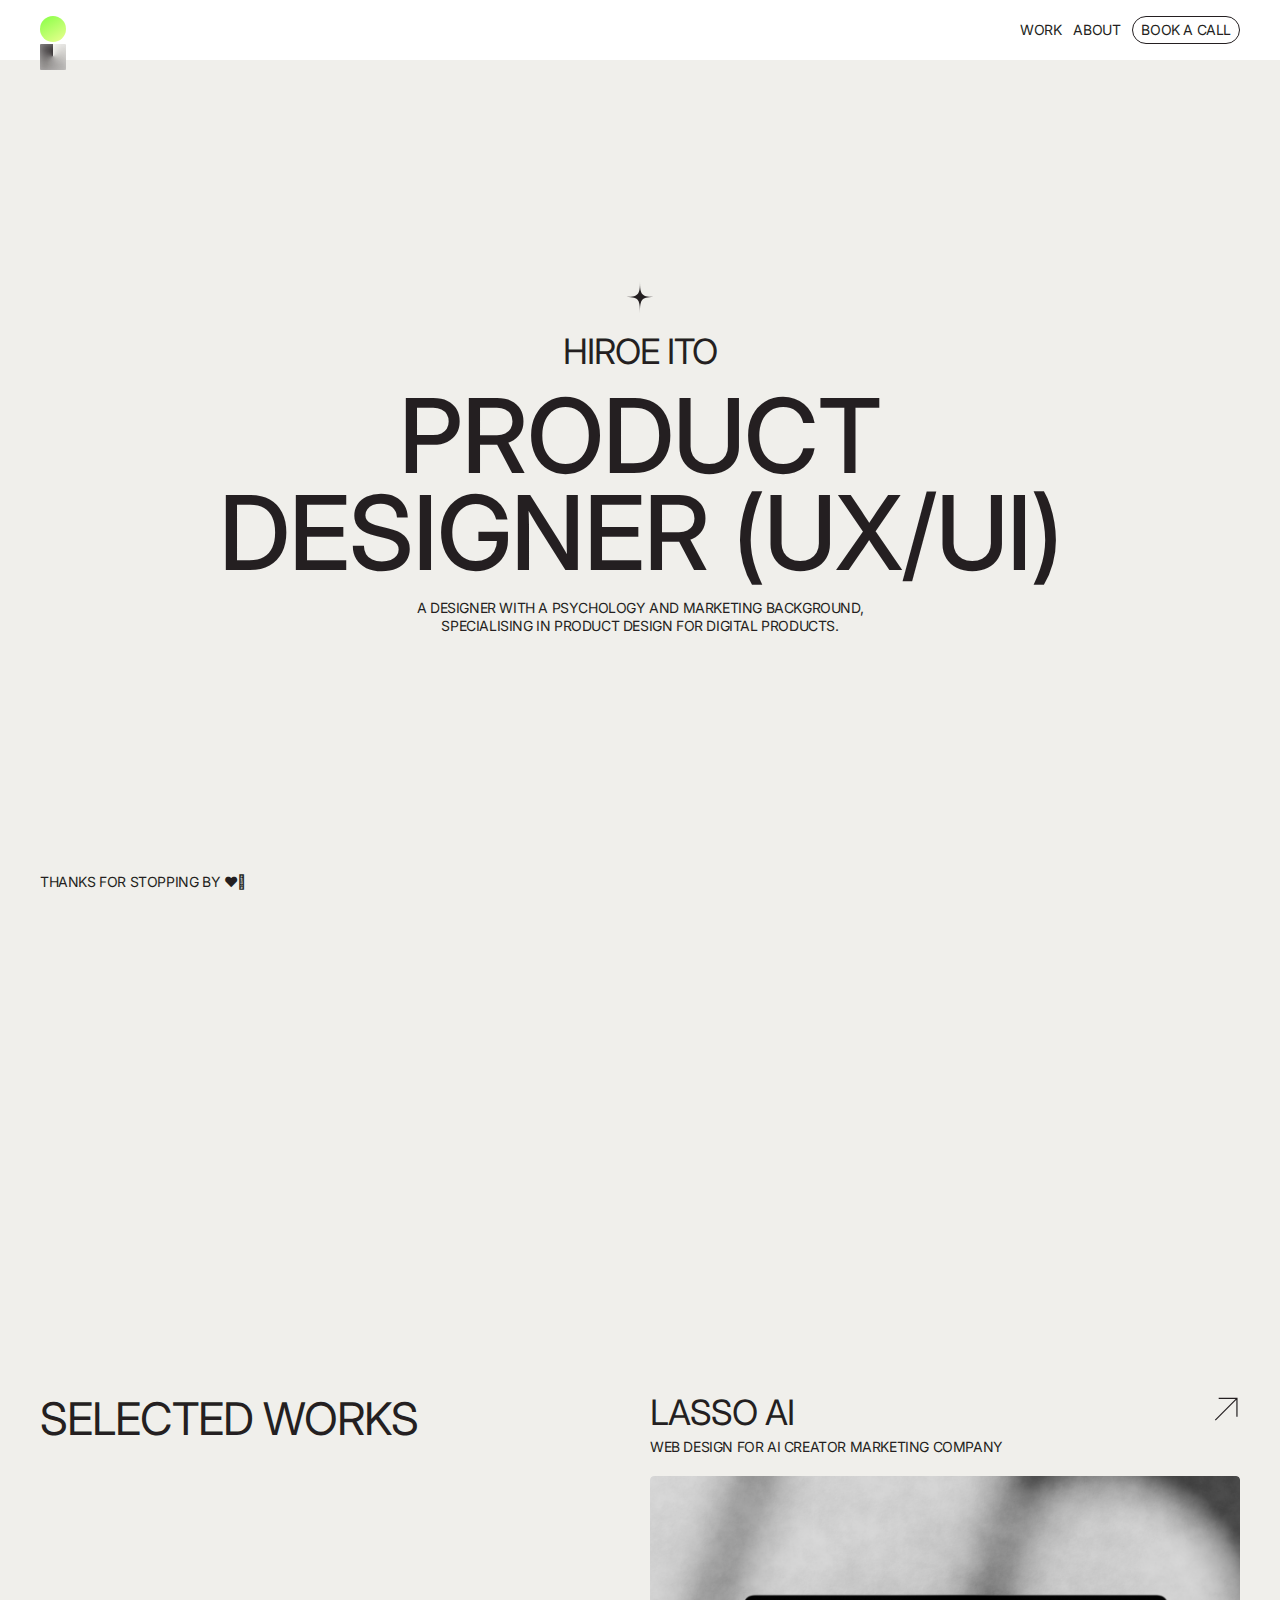
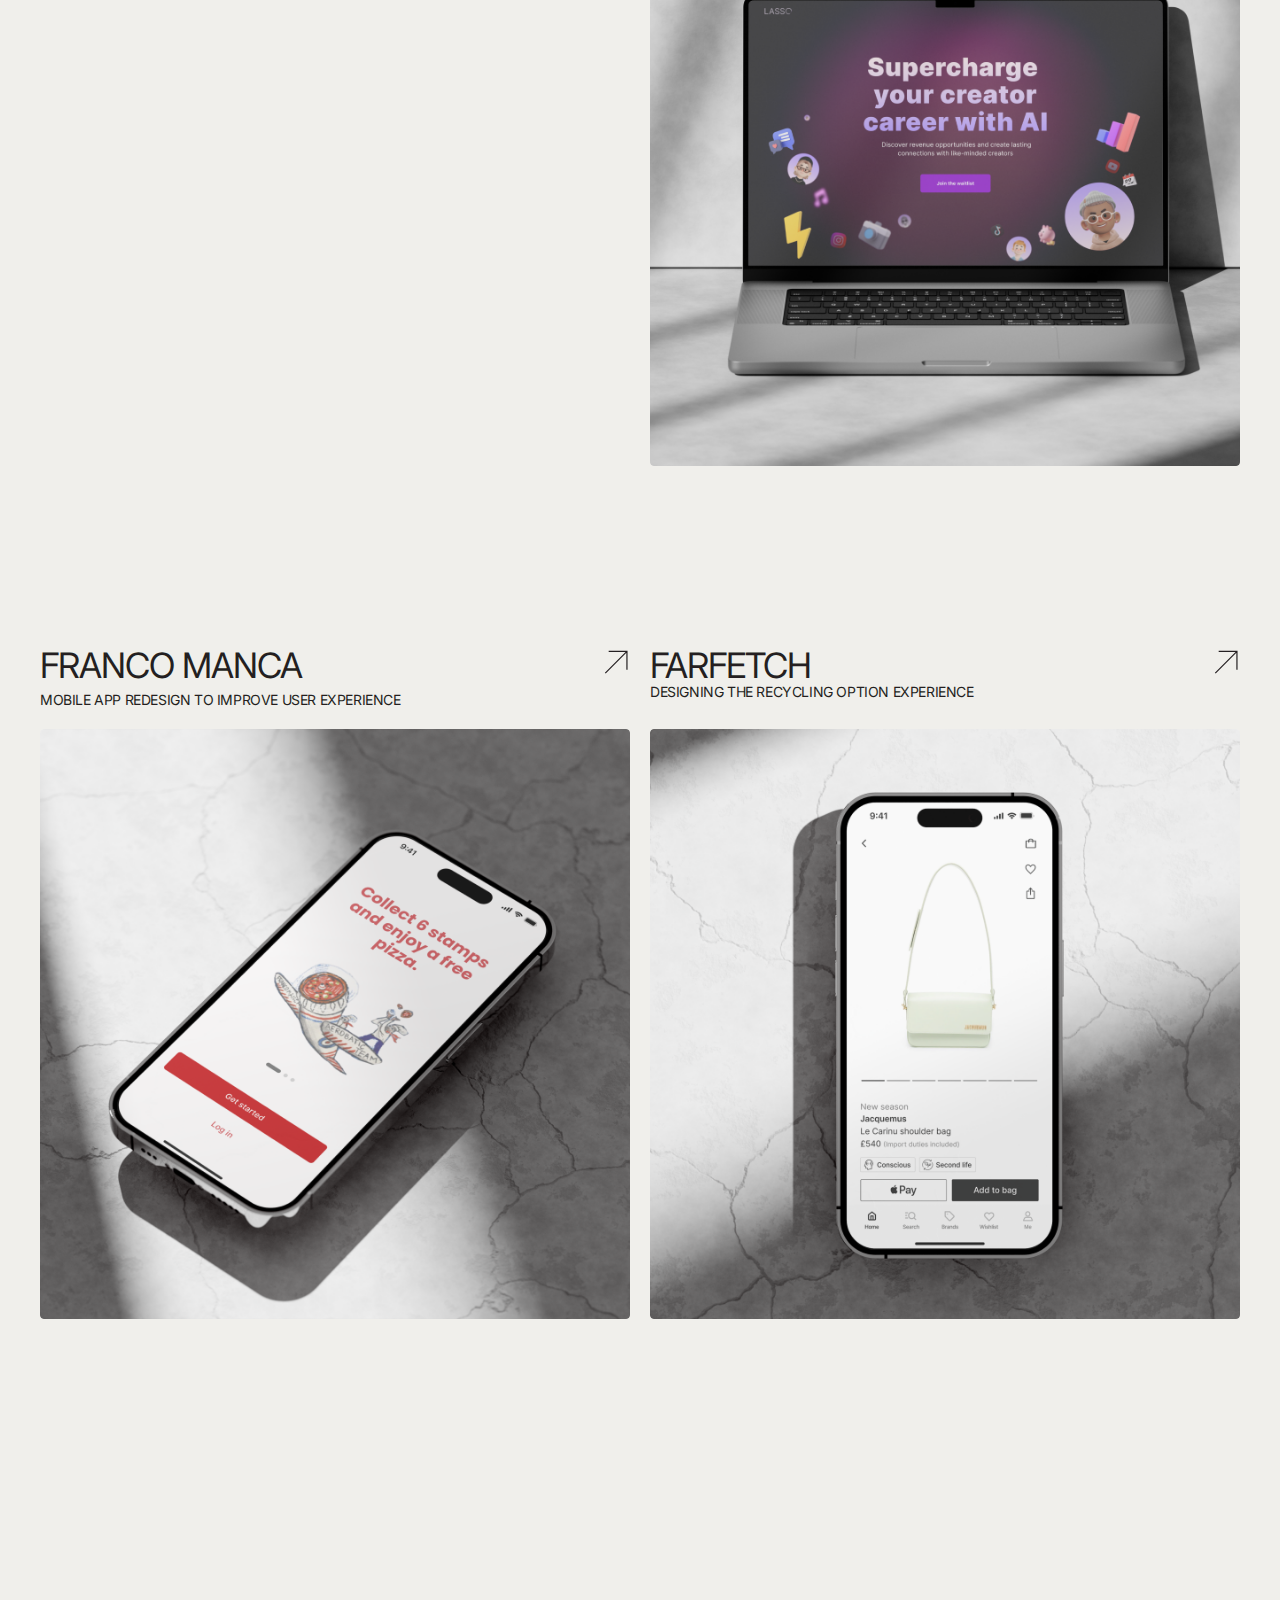
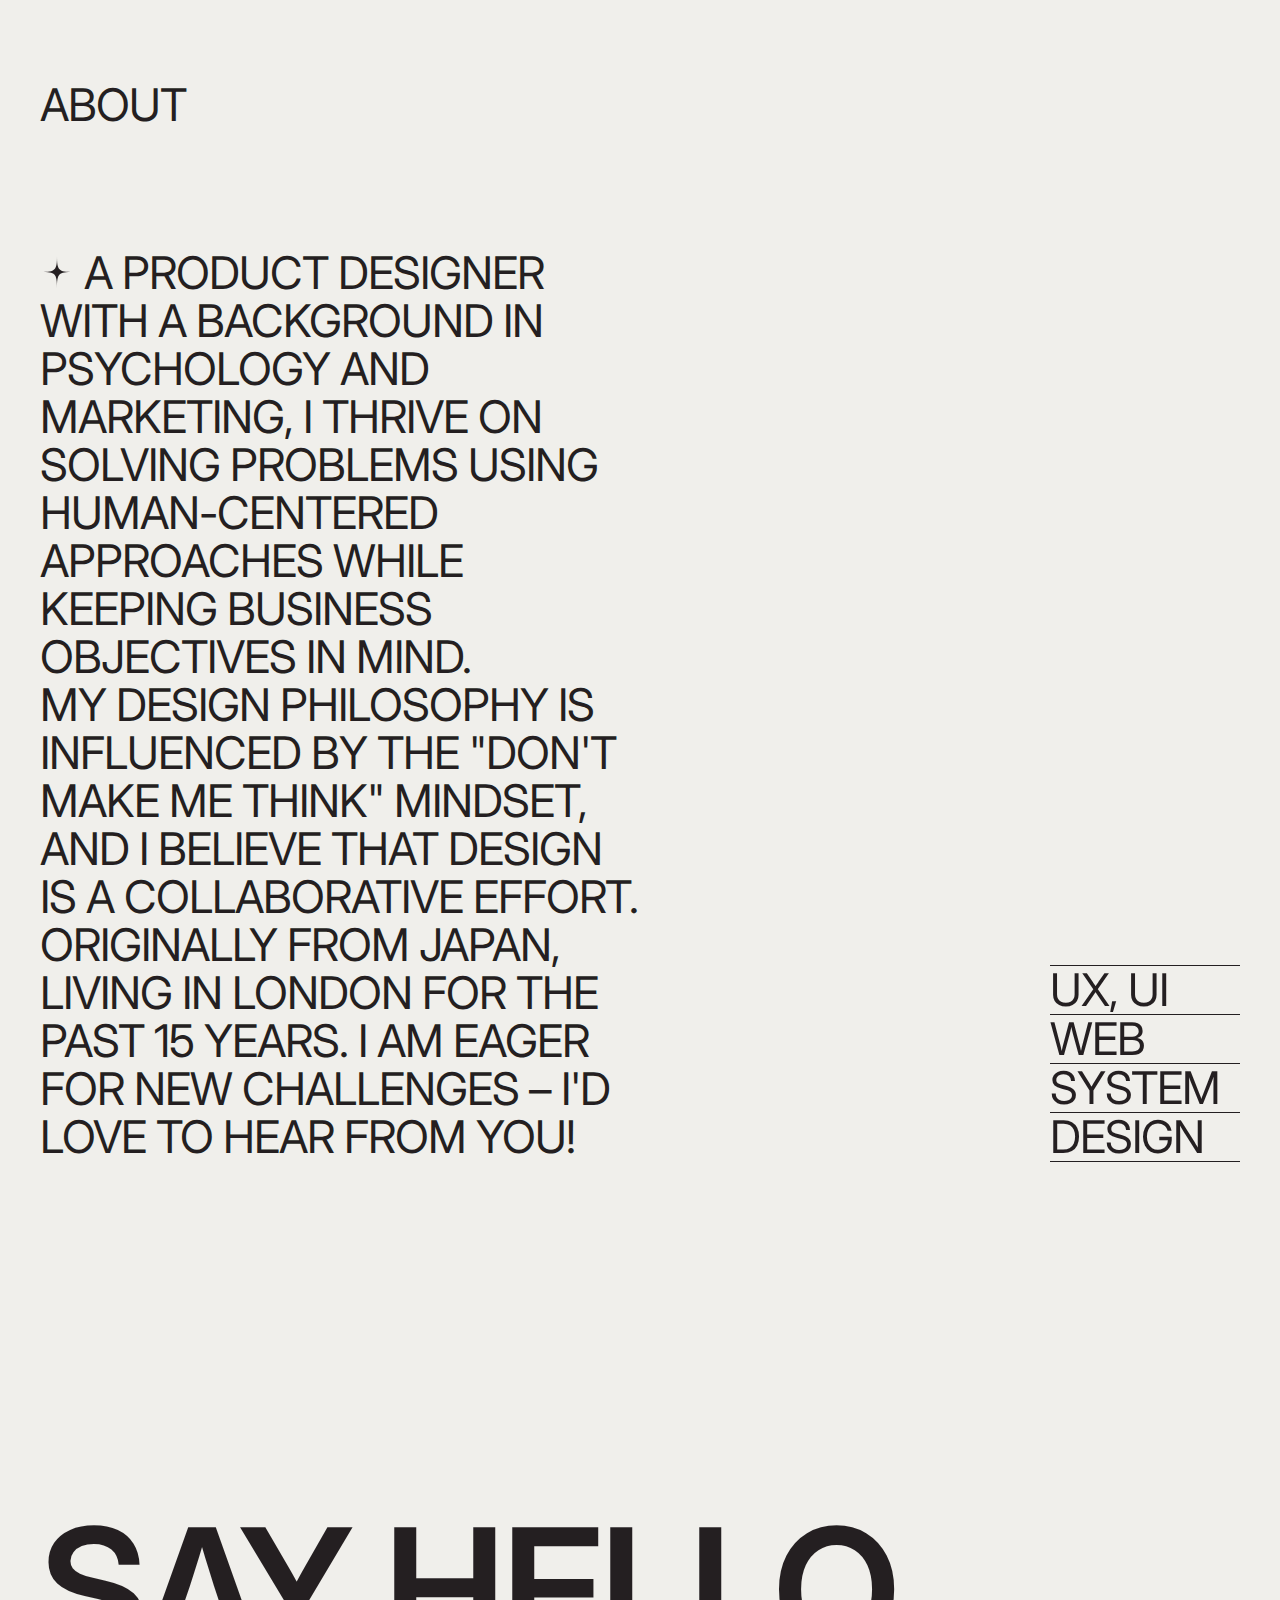
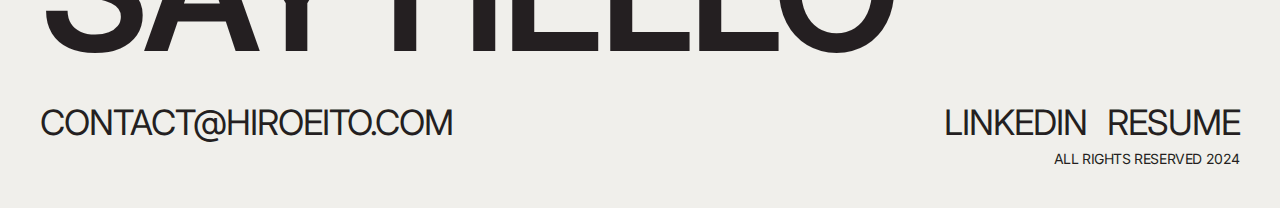
==== index.html @ 66df9304 "nav logo experiment" ====
<!DOCTYPE html>
<html lang="en">
<head>
    <meta charset="UTF-8">
    <meta name="viewport" content="width=device-width, initial-scale=1.0">
    <title>Hiroe Ito</title>
    <link rel="preconnect" href="https://fonts.googleapis.com">
    <link rel="preconnect" href="https://fonts.gstatic.com" crossorigin>
    <link href="https://fonts.googleapis.com/css2?family=Inter:ital,opsz,wght@0,14..32,100..900;1,14..32,100..900&display=swap" rel="stylesheet">
    <link rel="stylesheet" href="css/reset.css">
    <link rel="stylesheet" href="css/main.css">
</head>
<body>
    <div class="navbar">
        <div class="logo-container">
            <a href="index.html">
                <span class="circle-logo"></span>
                <img src="hero/logo.png" alt="logo">
            </a>
        </div>
        <ul>
            <li class="text-s"><a href="#work">Work</a></li>
            <li class="text-s"><a href="#about">About</a></li>
            <li><a id="button" href="" target="_blank">Book a call</a></li>
        </ul>
    </div>
    <div class="hero">
        <div class="text-box">
            <span>
                <svg xmlns="http://www.w3.org/2000/svg" width="34" height="34" viewBox="0 0 34 34" fill="none">
                    <path d="M17 1.0625C17 15.4062 15.4062 17 1.0625 17C15.4062 17 17 18.5937 17 32.9375C17 18.5937 18.5937 17 32.9375 17C18.5938 17 17 15.4063 17 1.0625Z" fill="#241F21"/>
                </svg>
            </span>
            <div class="text-m">Hiroe Ito</div>
            <div class="text-xl">PRODUCT DESIGNER (UX/UI)</div>
            <div class="text-s w-s">A designer with a psychology and marketing background, specialising in product design for digital products. </div>
        </div>
    </div>
    <div class="comment">
        <p class="pad-m text-s">THANKS FOR STOPPING BY <span>♥𓅯</span></p>
    </div>
    <div class="hero-video">
        <video width="100%" autoplay muted loop>
            <source src="hero/hero-w.mp4" type="video/mp4">
        </video>
    </div>
    <div class="hero-video">
        <video width="100%" autoplay muted loop>
            <source src="hero/hero-blk.mp4" type="video/mp4">
        </video>
    </div>
    <div class="work-container" id="work">
        <div class="case-box">
            <div class="col">
                <h2 class="text-l pad-l-v">Selected works</h2>
            </div>
            <div class="col">
                <div class="card">
                    <a href="lasso.html">
                        <div class="top-for-text">
                            <p class="text-m pad-xs-v">LASSO AI
                                <span style="float: right;">
                                    <svg xmlns="http://www.w3.org/2000/svg" width="28" height="29" viewBox="0 0 28 29" fill="none" style="float: right;">
                                        <path d="M24.9492 3.43164L3.29297 25.0879M6.68359 3.43164H24.9492V21.6973" stroke="#241F21" stroke-width="1.2"/>
                                    </svg>
                                </span>
                            </p>
                            <p class="text-s pad-s-v">Web design for AI creator marketing company</p>
                        </div>
                        <div class="bottom-for-img">
                            <img src="hero/lasso hero.png" alt="Lasso case study image">
                        </div>
                    </a>
                </div>
            </div>
            <div class="col">
                <div class="card">
                    <a href="franco-m.html">
                        <div class="top-for-text">
                            <p class="text-m pad-xs-v">Franco Manca
                                <span style="float: right;">
                                    <svg xmlns="http://www.w3.org/2000/svg" width="28" height="29" viewBox="0 0 28 29" fill="none" style="float: right;">
                                        <path d="M24.9492 3.43164L3.29297 25.0879M6.68359 3.43164H24.9492V21.6973" stroke="#241F21" stroke-width="1.2"/>
                                    </svg>
                                </span>
                            </p>
                            <p class="text-s pad-s-v">Mobile app redesign to improve user experience</p>
                        </div>
                        <div class="bottom-for-img">
                            <img src="hero/fm hero.png" alt="Franco Manca case study image">
                        </div>
                    </a>
                </div>
            </div>
            <div class="col">
                <div class="card">
                    <a href="farfetch.html">
                        <div class="top-for-text">
                            <h3 class="text-m pad-xs-v">FARFETCH
                                <span style="float: right;">
                                    <svg xmlns="http://www.w3.org/2000/svg" width="28" height="29" viewBox="0 0 28 29" fill="none" style="float: right;">
                                        <path d="M24.9492 3.43164L3.29297 25.0879M6.68359 3.43164H24.9492V21.6973" stroke="#241F21" stroke-width="1.2"/>
                                    </svg>
                                </span>
                            </p>
                            <p class="text-s pad-s-v">Designing the recycling option experience</p>
                        </div>
                        <div class="bottom-for-img">
                            <img src="hero/ff hero.png" alt="Farfetch case study image">
                        </div>
                    </a>
                </div>
            </div>
        </div>
    </div>
    <div class="about-container" id="about">
        <div class="col">
            <div class="text-wrap">
                <p class="text-l pad-l-v">ABOUT</h2>
                <p class="text-l">
                    <span>
                        <svg xmlns="http://www.w3.org/2000/svg" width="34" height="34" viewBox="0 0 34 34" fill="none">
                        <path d="M17 1.0625C17 15.4062 15.4062 17 1.0625 17C15.4062 17 17 18.5937 17 32.9375C17 18.5937 18.5937 17 32.9375 17C18.5938 17 17 15.4063 17 1.0625Z" fill="#241F21"/>
                        </svg>
                    </span>
                        a product designer with a background in psychology and marketing, I thrive on solving problems using Human-centered approaches while keeping business objectives in mind.<br> 
                    My design philosophy is influenced by the "don't make me think" mindset, and I believe that design is a collaborative effort. 
                    Originally from Japan, living in London for the past 15 years. 
                    I am eager for new challenges – I'd love to hear from you!
                </p>
            </div>
        </div>
        <div class="col col-2">
            <div class="stamp">
                <p class="text-l">ux, ui</p>
                <p class="text-l">web</p>
                <p class="text-l">system</p>
                <p class="text-l">design</p>
            </div>
        </div>
    </div>
</body>
<footer>
    <div id="text-lm">say hello</div>
    <div class="contact-text">
        <div class="text-m nd"><a href="mailto:contact@hitoeito.com">CONTACT@hiroeito.com</a></div>
        <div class="social-box">
            <p class="linkedin text-m"><a href="https://www.linkedin.com/in/hiroe-ito-ux-designer/" target="_blank">LinkedIn</a></p>
            <p class="text-m"><a href="https://drive.google.com/file/d/1FRAxaigXzhF1jX3CR7dElRo2HrlEMxnV/view?usp=sharing" target="_blank"></a>RESUME</p>
        </div>
    </div>
    <span class="copy text-s">ALL RIGHTS RESERVED 2024</span>
</footer>
</html>
---- css/main.css ----
* {
    box-sizing: border-box;
}

body {
    font-family: "Inter", sans-serif;
    background-color: #F0EFEB;
    color: #241F21;
}

a {
    text-decoration: none;
    color: #241F21;
    cursor: pointer;
}

.m-s-b {
    margin-bottom: 20px;
}

.pad-s {
    padding: 0 24px;
}

.pad-m {
    padding: 0 40px;
}

.pad-xs-v {
    padding-bottom: 8px;
}

.pad-s-v {
    padding-bottom: 20px;
}

.pad-m-v {
    padding-bottom: 40px;
}

.pad-l-v {
    padding-bottom: 120px;
}

.up {
    text-transform: uppercase;
}

.nd {
    text-decoration-line: none;
}

.navbar {
    width: 100%;
    height: 60px;
    position: sticky;
    top: 0;
    left: 0;
    padding: 16px 40px;
    background-color: #ffffff;
}

.logo-container {
    display: inline-block;
    width: 26px;
    height: 26px;
}

.logo-container img {
    width: 26px;
}

.circle-logo {
    background: linear-gradient(149deg, #8AFF48 4.36%, #E1FF89 89.55%);
    width: 26px;
    height: 26px;
    border-radius: 50%;
    display: inline-block;
}

ul{
    float: right;
}

ul, li, button {
    display: flex;
    text-transform: uppercase;
    text-transform: uppercase;
}

li {
    padding-right: 12px;
    align-items: center;
}

li:nth-child(3) {
    padding: 0;
}

#button {
    border: 1.2px solid #241F21;
    padding: 4px 8px;
    border-radius: 80px;
    background-color: #ffffff;
    text-decoration: none;
    cursor: pointer;
    font-size: 14px;
    line-height: 18px;
    letter-spacing: -0.4px;
    font-weight: 400;
    display: inline;
    text-transform: uppercase;
}

#button:hover {
    background-color: #241F21;
    color: #ffffff;
}

.text-box {
    max-width: 900px;
    height: auto;
    margin: 0 auto;
    padding: 220px 24px;
    text-align: center;
    text-transform: uppercase;
}

.icon {
    width: 40px;
    height: 40px;
}

.text-box :nth-child(1) {
    margin: 0 auto 20px;
    display: block;
}

.text-box > div {
    padding-bottom: 18px;
    display: inline-block;
}

.comment {
    padding-bottom: 20px;
}

.comment >div {
    display: inline-block;
}
    
.heart {
    width: 16px;
    height: 16px;
    background-color: #241F21;
}

.w-s {
    max-width: 500px;
}

.text-xl {
    font-size: 103px;
    line-height: 97px;
    letter-spacing: -1px;
    font-weight: 500;
}

.text-l {
    font-size: 45px;
    line-height: 48px;
    letter-spacing: -1px;
    font-weight: 400;
}

#text-lm {
    font-size: 170px;
    line-height: 0.8;
    letter-spacing: -4px;
    font-weight: 600;
    text-transform: uppercase;
}

.text-m {
    font-size: 35px;
    line-height: 35px;
    letter-spacing: -1px;
    font-weight: 400;
}

#text-m {
    font-size: 46px;
    line-height: 42px;
    letter-spacing: -1px;
    font-weight: 400;
}

p {
    font-size: 20px;
    line-height: 26px;
    font-weight: 300;
}

.text-s {
    font-size: 14px;
    line-height: 18px;
    letter-spacing: -0.4px;
    font-weight: 400;
}

.f-w-m {
    font-weight: 500;
}

.f-w-ml {
    font-weight: 600;
}

.work-container {
    padding: 180px 40px;
    text-transform: uppercase;
    overflow: auto;
}

.case-box .col:nth-child(odd) {
    margin-right: 20px;
}

.case-box .col {
    width: calc(50% - 10px);
    float: left;
}

.col.r-desc {
    padding-left: 40px;
}

.col.l-desc {
    padding-right: 40px;
}

.card {
    padding-bottom: 180px;
}

.about-container {
    padding: 0px 40px 180px;
    text-transform: uppercase;
    display: flex;
}

.col {
    width: 50%;
}

.col-2 {
    position: relative;
}

.col img {
    width: 100%;
    border-radius: 4px;
}

.stamp {
    width: 190px;
    height: 196px;
    position: absolute; 
    bottom: 0;
    right: 0;
}

.stamp p {
    width: 100%;
    border-top: 0.8px solid #241F21;
}

.stamp p:nth-child(4) {
    width: 100%;
    border-bottom: 0.8px solid #241F21;
}

footer {
    padding: 180px 40px 40px 40px;
    overflow: hidden;
}

.desc-text {
    padding-top: 40px;
    text-transform: uppercase;
}

.contact-text {
    padding-top: 48px;
    text-transform: uppercase;
    display: flex;
    flex-direction: row;
    justify-content: space-between;
}

.linkedin {
    padding-right: 20px;
}

.social-box {
    float: right;
    display: flex;
    flex-direction: row;
}

.copy {
    float: right;
    padding-top: 10px;
}

.main-wrapper {
    padding: 40px;
}

.hero-container {
    align-items: flex-start;
    display: flex;
    flex-direction: column;
}

.case-hero {
    display: flex;
    justify-content: center;
    align-items: center;
}

.case-hero img {
    width: 100%;
    height: auto;
    border-radius: 4px 4px 0 0;
}

.hero-img img {
    width: 100%;
    height: auto;
    border-radius: 8px;
}

.company-img img {
    width: 140px;
    height: auto;
}

#company-img img {
    width: 110px;
    height: auto;
}

.company-img-l img {
    height: auto;
}

#company-img-l img {
    margin-top: 40px;
    margin-bottom: 40px;
    width: 340px;
    height: auto;
}

.video-box {
    width: 100%;
    display: flex;
    justify-content: space-between;
    gap: 80px;
}

.video {
    border-radius: 50px;
    width: 300px;
    height: 600px;
}

.tag ul {
    float: left;
}

.tag li {
    padding-right: 12px;
}

.case-sec-col {
    display: flex;
    justify-content: space-between;
    align-items: center;
}

.case-detail {
    display: flex;
    flex-flow: column;
}

.case-text  {
    display: flex;
    flex-flow: column;
    text-transform: uppercase;
}

.hero-section {
    width: 100%;
    background-color: #ffffff;
    padding: 40px 60px 60px 60px;
    margin-bottom: 20px;
    border-radius: 0 0 4px 4px;
}

.section {
    background-color: #ffffff;
    padding: 60px;
    margin-bottom: 20px;
    border-radius: 4px;
}

.prj {
    width: 80%;
}

.content-list {
    display: flex;
    flex-direction: column;
    gap: 20px;
}

.li-contents {
    display: flex;
    gap: 200px;
}

blockquote {
    margin: 0 auto;
    padding: 0.6em;
    border-left: 4px solid #F0EFEB;
  }

.case-cards {
    display: grid;
    grid-template-columns: 1fr 1fr 1fr;
    justify-content: space-between;
    gap: 40px;
}

.ex-card-row {
    display: grid;
    gap: 12px;
}

.text-s.up.pad-xs-v {
    text-align: left;
}

.card-box {
    border: 0.6px solid rgba(36, 31, 33, 0.50);
    border-radius: 8px;
    height: 100%;
}

.text-field {
    display: flex;
    flex-flow: column;
    gap: 20px;
    padding: 24px 24px 24px 24px;
}

.card-ex {
    background: rgba(205, 163, 233, 0.08);
    border-radius: 8px;
    height: 100%;
}

.creator-img {
    text-align: center;
    padding: 24px;
}

.card-img {
    text-align: center;
    padding-bottom: 24px;
}

.card-img img {
    height: 500px;
}

.case-field {
    display: flex;
    flex-flow: column;
    gap: 20px;
    padding: 24px 24px 24px 24px;
    align-items: center;
}

.container.pad-l-v {
    overflow: hidden;
}

.container.pad-l-v:nth-last-child(1) {
    padding-bottom: 0;
}

.case-ex {
    margin-top: 180px;
}

#button2 {
    padding: 6px 16px 6px 12px;
    font-size: 35px;
    line-height: 35px;
    letter-spacing: -1px;
    font-weight: 400;
    background-color: #F0EFEB;
    border: 1.2px solid #241F21;
    text-decoration: none;
    border-radius: 80px;
    cursor: pointer;
    display: inline;
    text-transform: uppercase;
}

#button2:hover {
    background-color: #241F21;
    color: #ffffff;
}

#button2:hover svg path {
    stroke: #ffffff;
}

.bottom-card {
    padding-bottom: 40px;
}

.column-container {
    display: grid;
    grid-template-columns: 1fr 1fr;
    gap: 40px 60px;
}

.case-container {
    display: grid;
    grid-template-columns: 1fr 1fr;
    gap: 20px 20px;
}

.persona-container {
    display: grid;
    flex-direction: row;
    gap: 40px;
    grid-template-columns: 1fr 1fr;
}

.persona-img img {
    width: 120px;
    height: 120px;
    border-radius: 85px;
    margin-left: 40px;
}

.ref-card-row {
    grid-template-rows: 1fr 1fr;
    display: grid;
    gap: 40px;
}

.number-circle {
    display: inline-block;
    line-height: 0px;
    border-radius: 50%;
    text-align: center;
    background-color: #F0EFEB;
    color: #241F21;
    margin-right: 8px;
    font-size: 20px;
}

.number-circle span {
    display: inline-block;
    padding-top: 50%;
    padding-bottom: 50%;
    margin-left: 8px;
    margin-right: 8px;
    width: 18px;
    height: 18px;
}

.usability-box {
    display: grid;
    flex-direction: column;
    gap: 20px;
    grid-template-rows: 1fr 1fr 1fr;
    align-items: center;
}

.tooltip {
    color: #241F21;
    max-width: auto;
    text-align: left;
  }
  
  .tooltip {
    --s: 1.5em;
    --p: 24px;
    --r: 1em;
    padding: 1em;
    min-height: 180px;
    border: var(--s) solid #0000;
    border-radius: calc(var(--r) + var(--s));
    background: border-box radial-gradient(56.31% 50% at 50% 56.32%, rgba(228, 234, 255, 0.60) 0%, rgba(232, 234, 255, 0.57) 66%, rgba(255, 235, 254, 0.40) 100%);
    --_m: 100% / var(--s) var(--s) no-repeat;
    --_p: clamp(var(--r) + 3* var(--s) / 2, var(--p), 100% - var(--r) - 3* var(--s) / 2);
    -webkit-mask: linear-gradient(#000 0 0) padding-box, radial-gradient(100% 100% at 100% 100%, #0000 99%, #000 102%) calc(var(--_p) + var(--s) / 2) var(--_m), radial-gradient(100% 100% at 0 100%, #0000 99%, #000 102%) calc(var(--_p) - var(--s) / 2) var(--_m);
}

.bubble {
    color: #241F21;
    max-width: auto;
    text-align: left;
  }
  
  .bubble {
    --s: 1.5em;
    --p: 24px;
    --r: 1em;
    min-height: 250px;
    padding: 1em;
    border: var(--s) solid #0000;
    border-radius: calc(var(--r) + var(--s));
    background: border-box radial-gradient(56.31% 50% at 50% 56.32%, rgba(228, 234, 255, 0.60) 0%, rgba(232, 234, 255, 0.57) 66%, rgba(255, 235, 254, 0.40) 100%);
    --_m: 100% / var(--s) var(--s) no-repeat;
    --_p: clamp(var(--r) + 3* var(--s) / 2, var(--p), 100% - var(--r) - 3* var(--s) / 2);
    -webkit-mask: linear-gradient(#000 0 0) padding-box, radial-gradient(100% 100% at 100% 100%, #0000 99%, #000 102%) calc(var(--_p) + var(--s) / 2) var(--_m), radial-gradient(100% 100% at 0 100%, #0000 99%, #000 102%) calc(var(--_p) - var(--s) / 2) var(--_m);
}

.bubble-l {
    color: #241F21;
    max-width: auto;
    text-align: left;
  }
  
  .bubble-l {
    --s: 1.5em;
    --p: 24px;
    --r: 1em;
    min-height: 250px;
    padding: 1em;
    border: var(--s) solid #0000;
    border-radius: calc(var(--r) + var(--s));
    background: border-box rgba(205, 163, 233, 0.08);
    --_m: 100% / var(--s) var(--s) no-repeat;
    --_p: clamp(var(--r) + 3* var(--s) / 2, var(--p), 100% - var(--r) - 3* var(--s) / 2);
    -webkit-mask: linear-gradient(#000 0 0) padding-box, radial-gradient(100% 100% at 100% 100%, #0000 99%, #000 102%) calc(var(--_p) + var(--s) / 2) var(--_m), radial-gradient(100% 100% at 0 100%, #0000 99%, #000 102%) calc(var(--_p) - var(--s) / 2) var(--_m);
}

    
@media screen and (max-width: 900px) {
    .display {
        font-size: 80px;
        line-height: 1;
    }

    .case-box .col {
        width: 100%;
    }

    .about-container {
        display: flex;
        flex-direction: column;
    }

    .col {
        width: auto;
        min-height: auto;
    }

    .stamp {
        padding-top: 72px;
        width: 100%;
        height: 0;
        position: relative;
    }

    .desc-text {
        padding-bottom: 48px;
    }

    .desc-text p {
        padding-bottom: 20px;
    }

    .desc-box {
        display: flex;
        flex-direction: column;
    }

    .desc-box p {
        padding-bottom: 20px;
    }

    .copy {
        float: left;
    }

    .prj {
        width: 100%;
    }

    .case-cards {
        display: flex;
        justify-content: space-between;
        gap: 40px;
        flex-direction: column;
    }

    .case-container {
        display: flex;
        grid-template-columns: 1fr 1fr;
        gap: 20px 20px;
        flex-direction: column;
    }

    .column-container {
        display: flex;
        grid-template-columns: 1fr 1fr;
        gap: 60px 80px;
        flex-direction: column;
    }

    .persona-container {
        display: flex;
        flex-direction: column;
    }

    .persona-box {
        display: flex;
        flex-direction: column;
        gap: 20px;
        padding: 24px;
        align-items: flex-start;
    }

    .case-sec-col {
        display: flex;
        justify-content: space-between;
        align-items: baseline;
        gap: 20px;
        flex-direction: column;
    }

    .main-wrapper {
        padding: 24px;
    }

    .hero-section {
        padding: 40px 24px 40px 24px;
    }

    .section {
        padding: 24px;
    }

    footer {
        padding: 180px 24px 40px 24px;
        overflow: hidden;
    }

    .contact-text {
        display: flex;
        flex-direction: column;
        gap: 20px;
    }

    .social-box {
        display: flex;
        flex-direction: column;
        gap: 20px;
    }

    .video-box {
        width: 100%;
        display: flex;
        justify-content: space-between;
        flex-direction: column;
        align-items: center;
        gap: 20px;
    }

}

@media screen and (max-width: 600px) {
    .text-s {
        font-size: 16px;
    }

    .text-xl {
        font-size: 70px;
        line-height: 1;
    }

    .case-box .col {
        width: 100%;
        padding-left: 0;
        padding-top: 20px;
    }

    .pad-xs-v {
        padding-bottom: 10px;
    }

    .text-box > div {
        padding-bottom: 24px;
    }

    .about-container {
        display: flex;
        flex-direction: column;
        padding: 0px 24px 180px;
    }

    .col {
        width: auto;
        min-height: auto;
    }

    .stamp {
        padding-top: 72px;
        width: 100%;
        height: 0;
        position: relative;
    }

    #text-lm {
        font-size: 111px;
    }

    .navbar {
        padding: 16px 24px;
    }

    .work-container {
        padding: 180px 24px;
    }

    footer {
        padding: 180px 24px 40px 24px;
        overflow: hidden;
    }

    .desc-text {
        padding-bottom: 48px;
        width: 100%;
    }

    .desc-text p {
        padding-bottom: 20px;
    }

    .desc-box {
        display: flex;
        flex-direction: column;
    }

    .desc-box p {
        padding-bottom: 20px;
    }

    .copy {
        float: left;
    }

    .prj {
        width: 100%;
    }

    .case-sec-col {
        display: flex;
        justify-content: space-between;
        align-items: baseline;
        gap: 20px;
        flex-direction: column;
    }

    .li-contents {
        display: block;
    }

    .righ-text-box {
        padding-top: 72px;
    }

    .case-cards {
        display: flex;
        justify-content: space-between;
        gap: 60px;
        flex-direction: column;
    }

    .column-container {
        display: flex;
        gap: 40px;
        flex-direction: column;
    }

    .case-container {
        display: flex;
        grid-template-columns: 1fr 1fr;
        gap: 20px 20px;
        flex-direction: column;
    }

    .column-container {
        display: flex;
        grid-template-columns: 1fr 1fr;
        gap: 60px 80px;
        flex-direction: column;
    }

    .persona-container {
        display: flex;
        flex-direction: column;
    }

    .persona-box {
        display: flex;
        flex-direction: column;
        gap: 20px;
        padding: 24px;
        align-items: flex-start;
    }

    .contact-text {
        display: flex;
        flex-direction: column;
        gap: 20px;
    }

    .social-box {
        display: flex;
        flex-direction: column;
        gap: 20px;
    }

    #company-img-l img {
        width: 300px;
        height: auto;
        margin: 0;
    }

    .main-wrapper {
        padding: 24px;
    }

    .hero-section {
        padding: 40px 24px 40px 24px;
    }

    .section {
        padding: 24px;
    }

    .video-box {
        width: 100%;
        display: flex;
        justify-content: space-between;
        flex-direction: column;
        align-items: center;
        gap: 20px;
    }

    
}
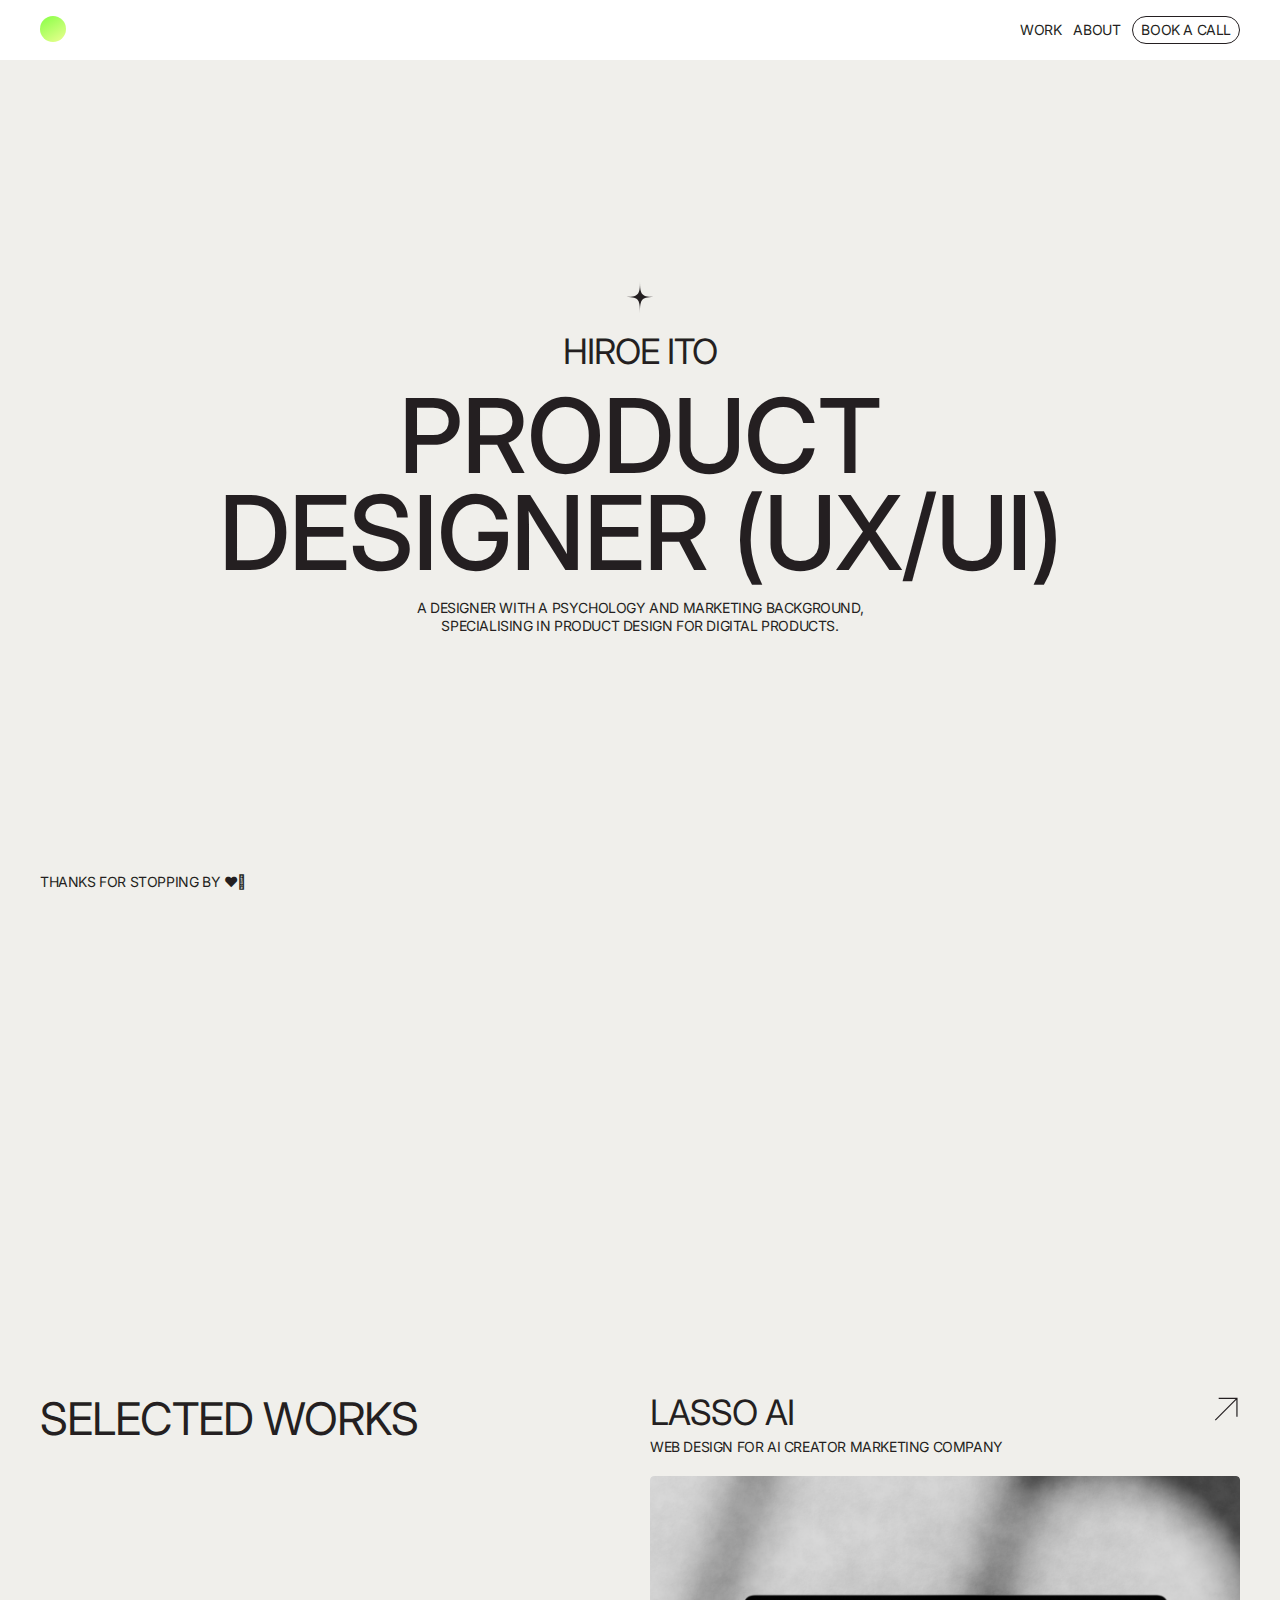
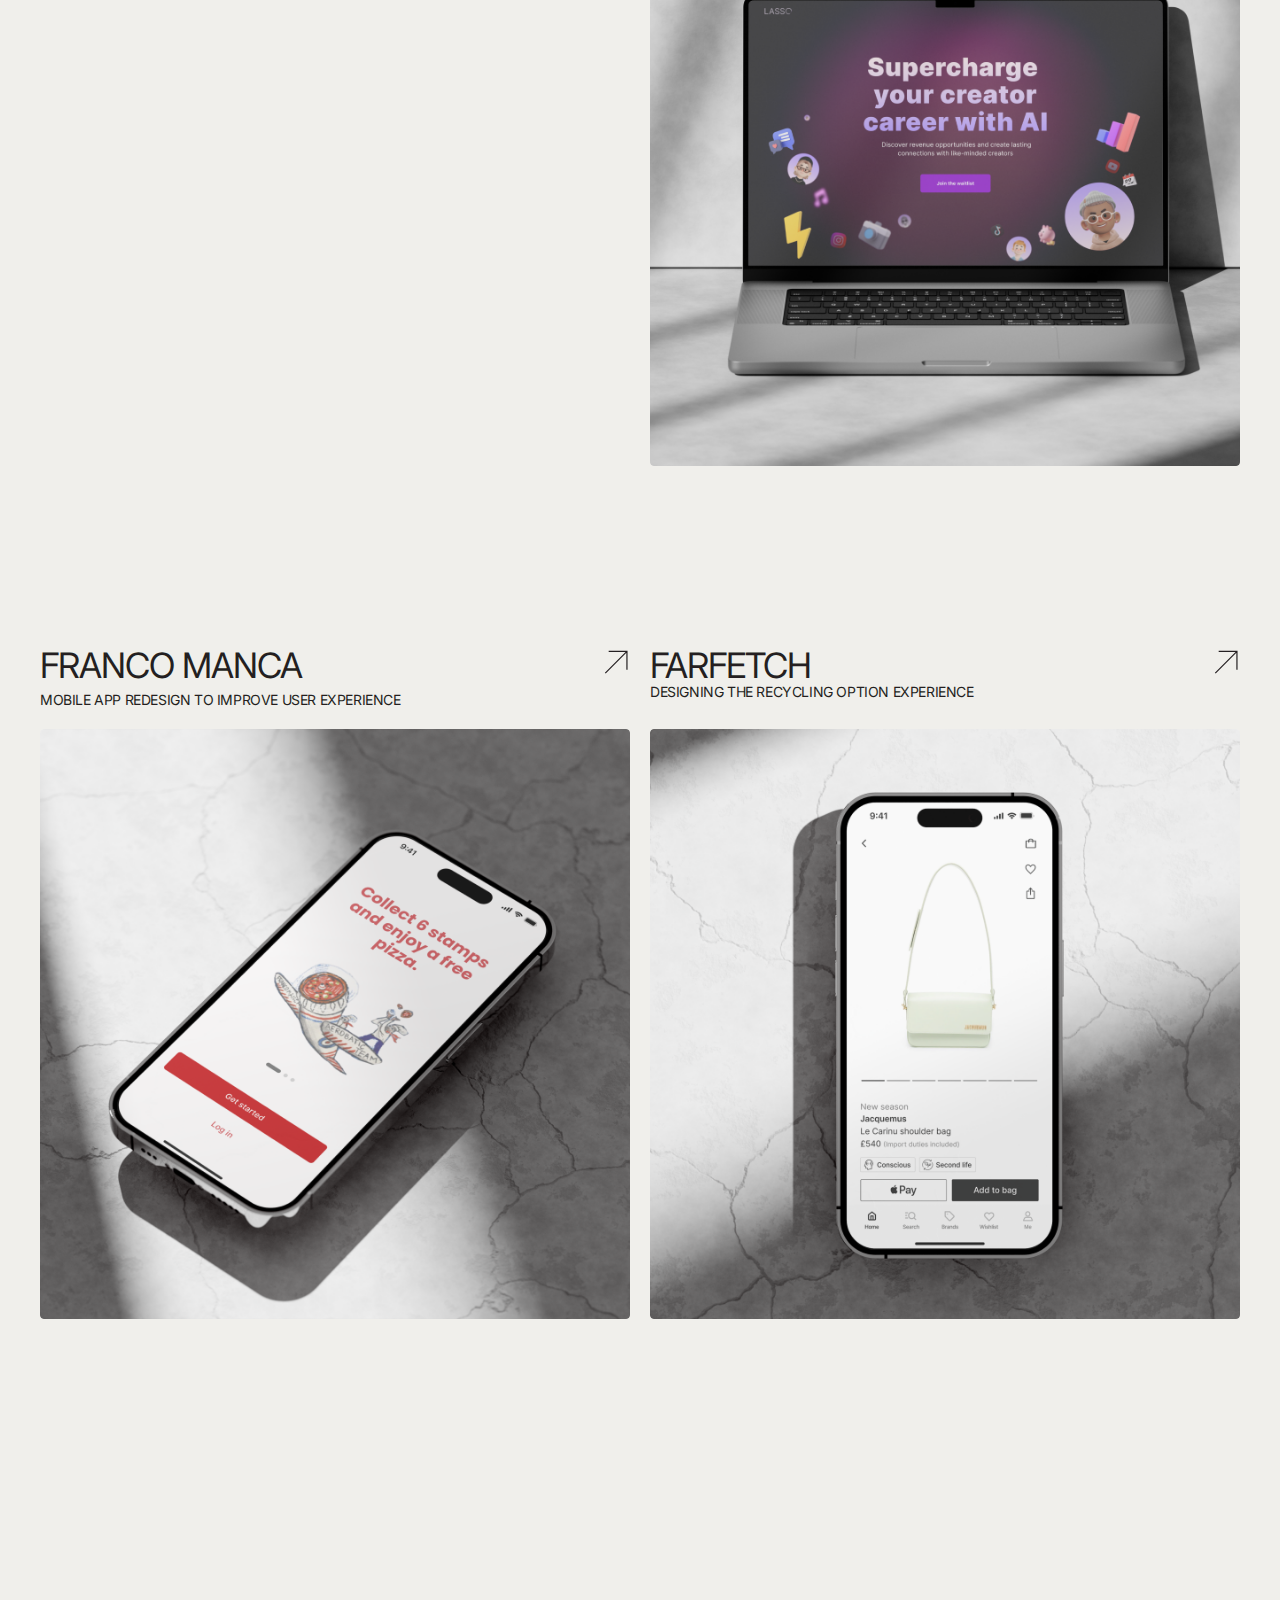
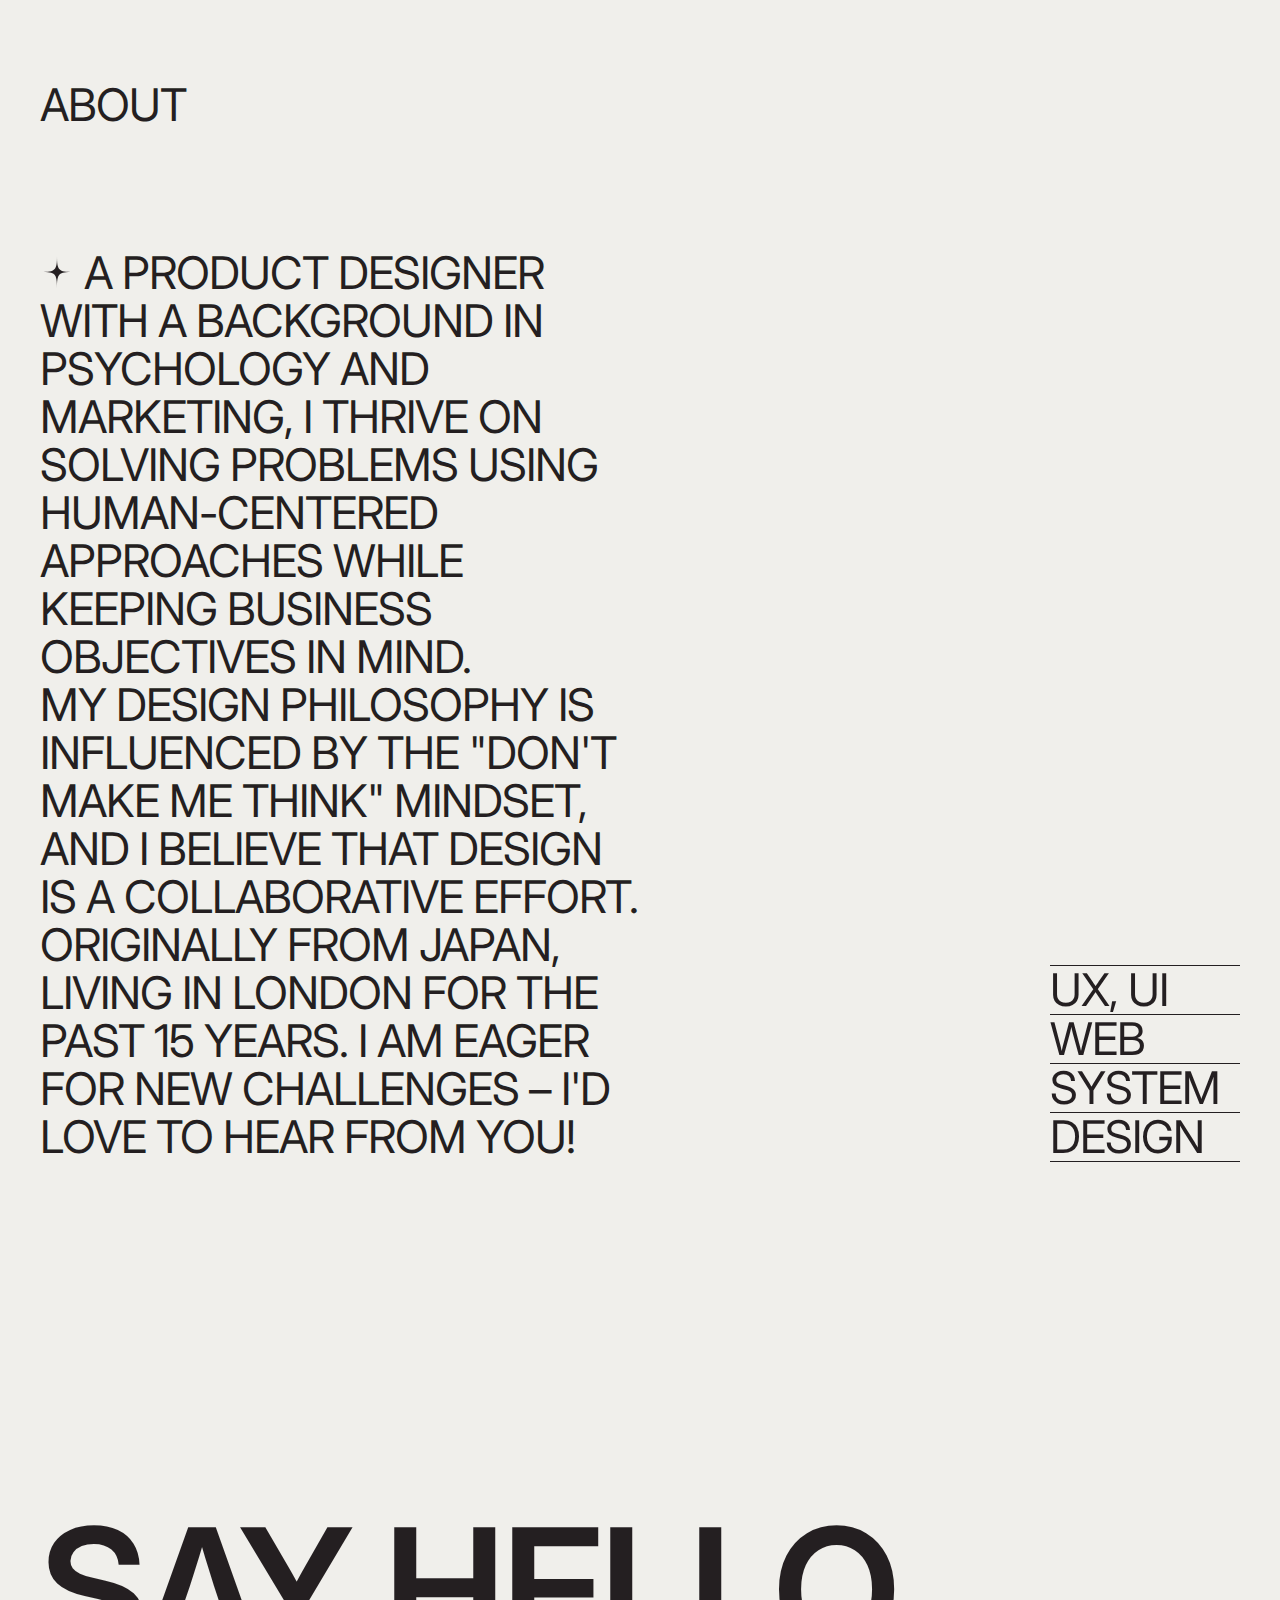
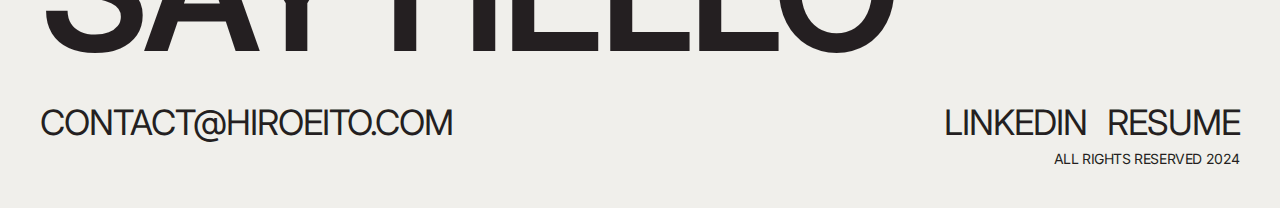
==== commit 9901c77d: "tablet - adjustment" ====
--- a/index.html
+++ b/index.html
@@ -15,7 +15,6 @@
         <div class="logo-container">
             <a href="index.html">
                 <span class="circle-logo"></span>
-                <img src="hero/logo.png" alt="logo">
             </a>
         </div>
         <ul>
--- a/css/main.css
+++ b/css/main.css
@@ -64,10 +64,6 @@
     display: inline-block;
     width: 26px;
     height: 26px;
-}
-
-.logo-container img {
-    width: 26px;
 }
 
 .circle-logo {
@@ -787,6 +783,10 @@
         gap: 20px;
     }
 
+    .col.r-desc {
+        padding-top: 20px;
+        padding-left: 0;
+    }
 }
 
 @media screen and (max-width: 600px) {
@@ -969,6 +969,10 @@
         gap: 20px;
     }
 
+    .col.r-desc {
+        padding-top: 20px;
+        padding-left: 0;
+    }
     
 }
 
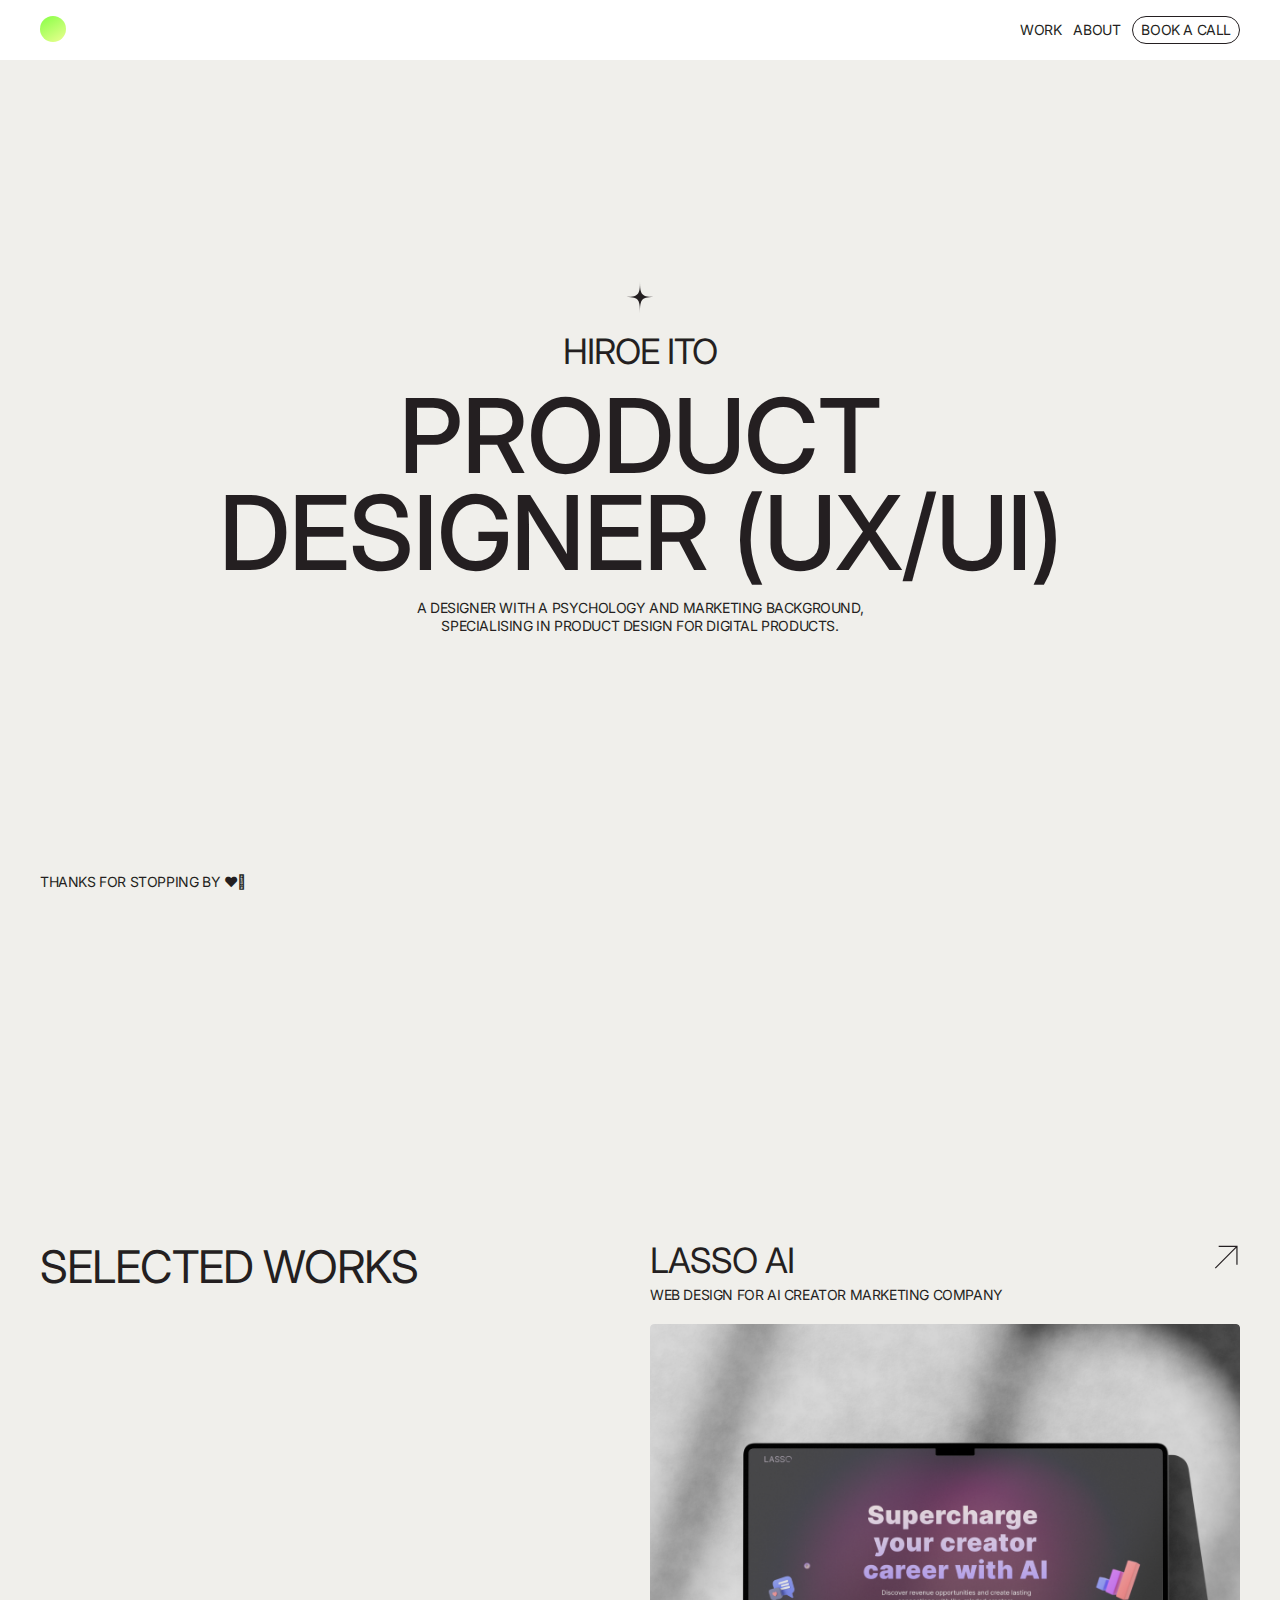
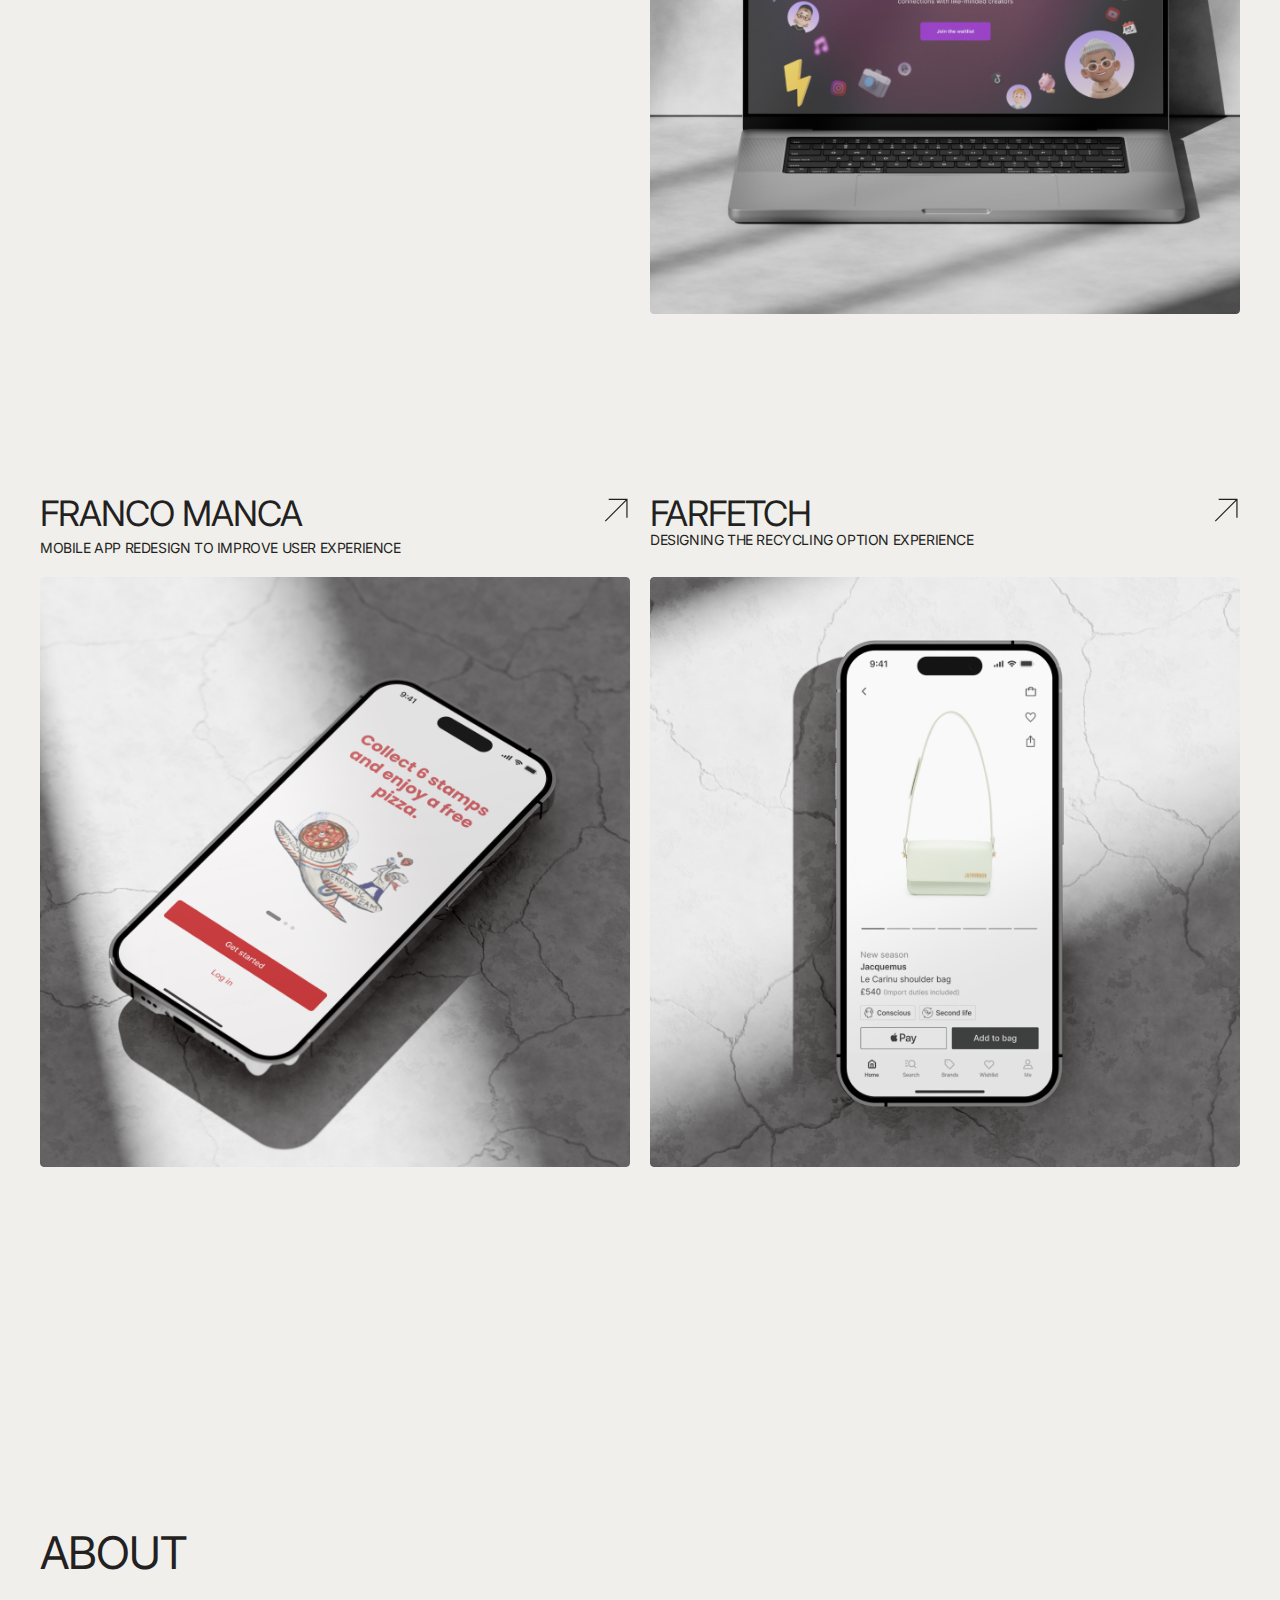
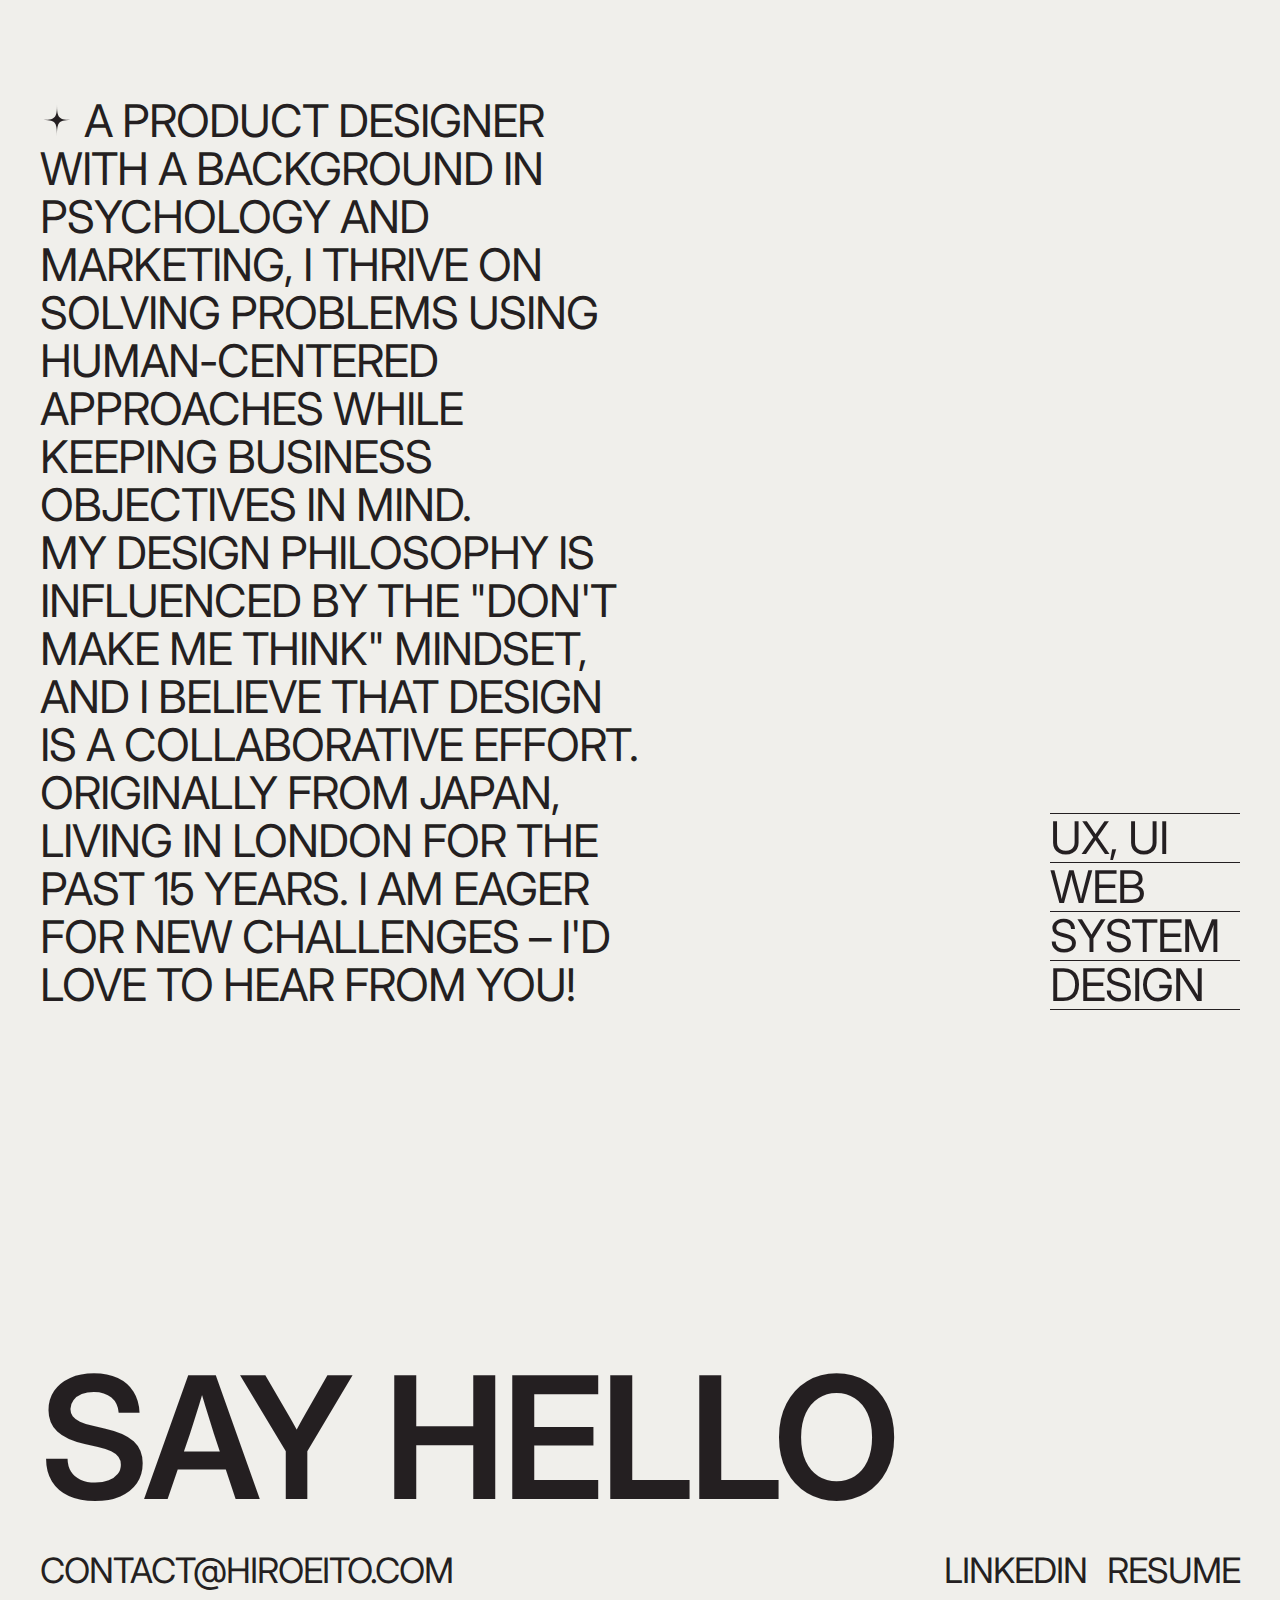
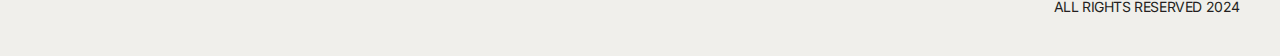
==== commit be7cdb51: "video adj" ====
--- a/index.html
+++ b/index.html
@@ -41,11 +41,6 @@
     <div class="hero-video">
         <video width="100%" autoplay muted loop>
             <source src="hero/hero-w.mp4" type="video/mp4">
-        </video>
-    </div>
-    <div class="hero-video">
-        <video width="100%" autoplay muted loop>
-            <source src="hero/hero-blk.mp4" type="video/mp4">
         </video>
     </div>
     <div class="work-container" id="work">
@@ -145,7 +140,7 @@
         <div class="text-m nd"><a href="mailto:contact@hitoeito.com">CONTACT@hiroeito.com</a></div>
         <div class="social-box">
             <p class="linkedin text-m"><a href="https://www.linkedin.com/in/hiroe-ito-ux-designer/" target="_blank">LinkedIn</a></p>
-            <p class="text-m"><a href="https://drive.google.com/file/d/1FRAxaigXzhF1jX3CR7dElRo2HrlEMxnV/view?usp=sharing" target="_blank"></a>RESUME</p>
+            <p class="text-m"><a href="https://drive.google.com/file/d/1Y6iA2mFR9uCQGo-6J2EzXAUubUvxaWgs/view?usp=sharing" target="_blank"></a>RESUME</p>
         </div>
     </div>
     <span class="copy text-s">ALL RIGHTS RESERVED 2024</span>
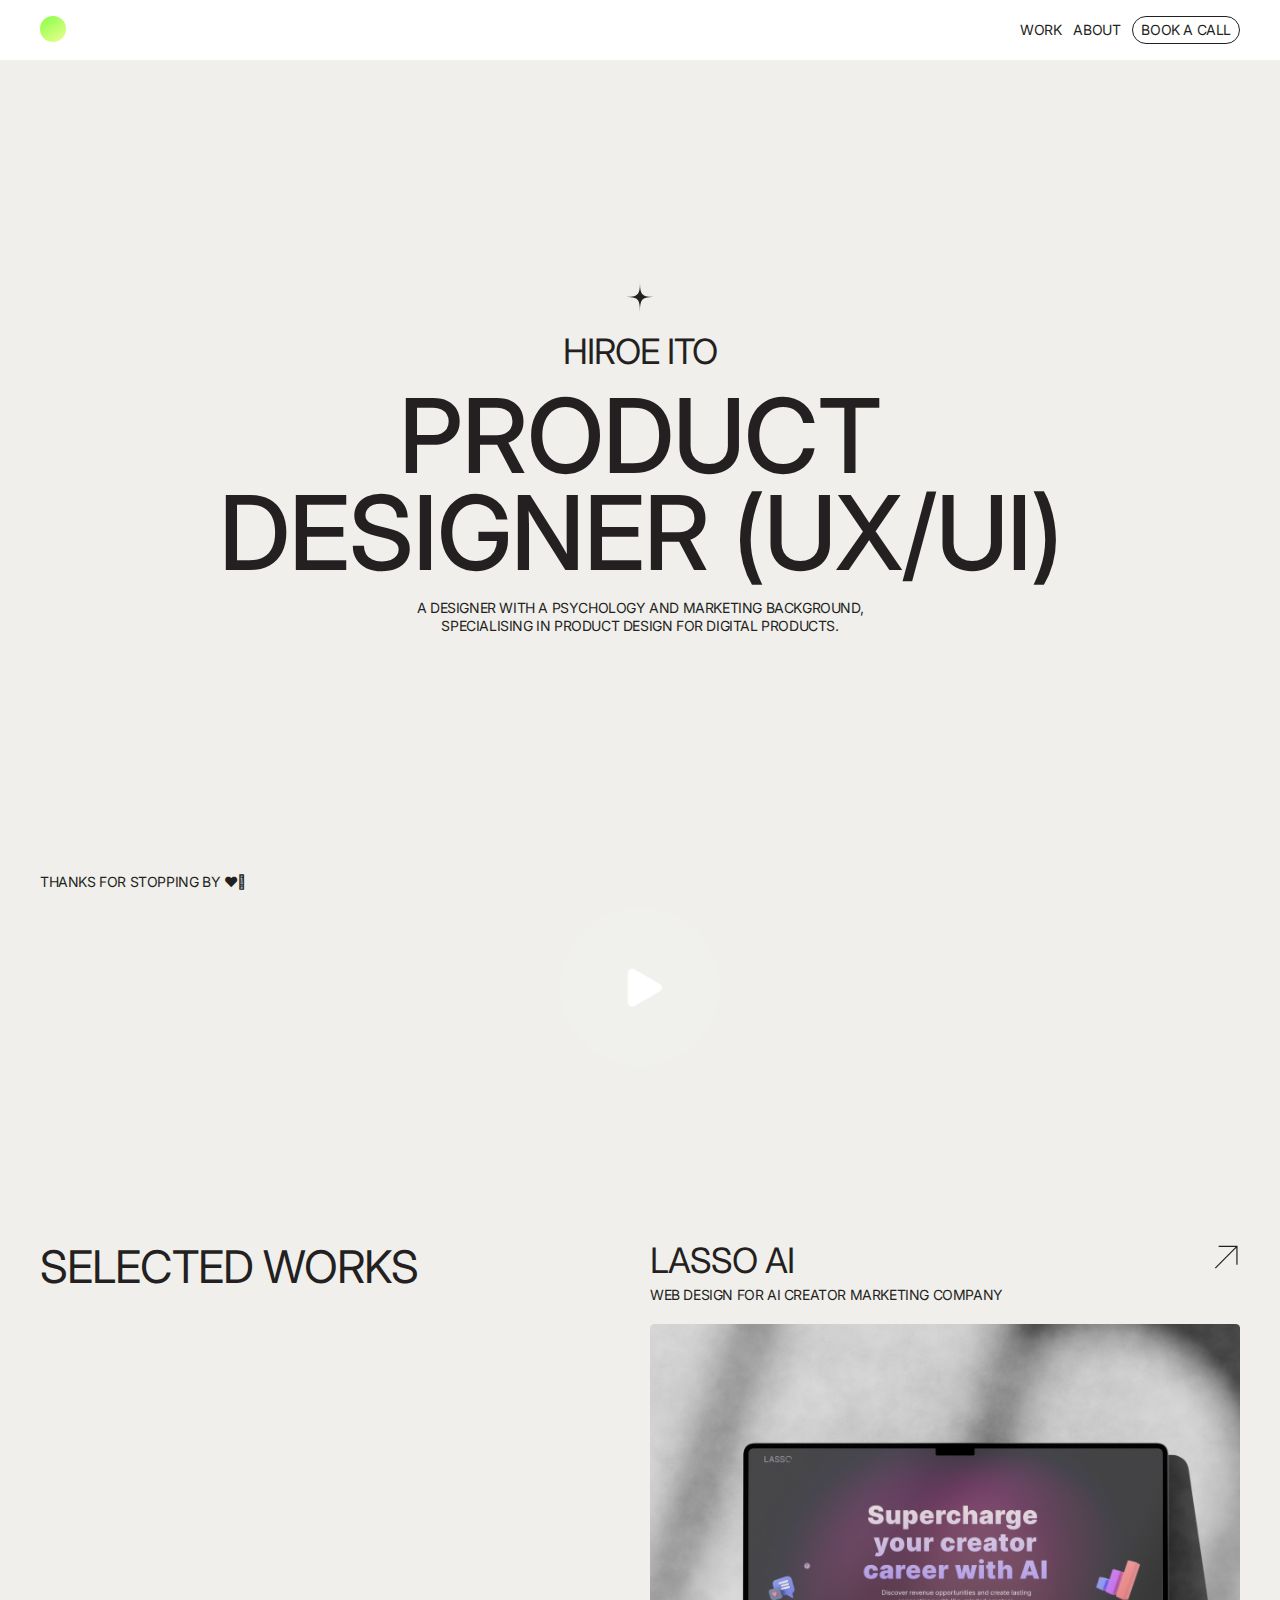
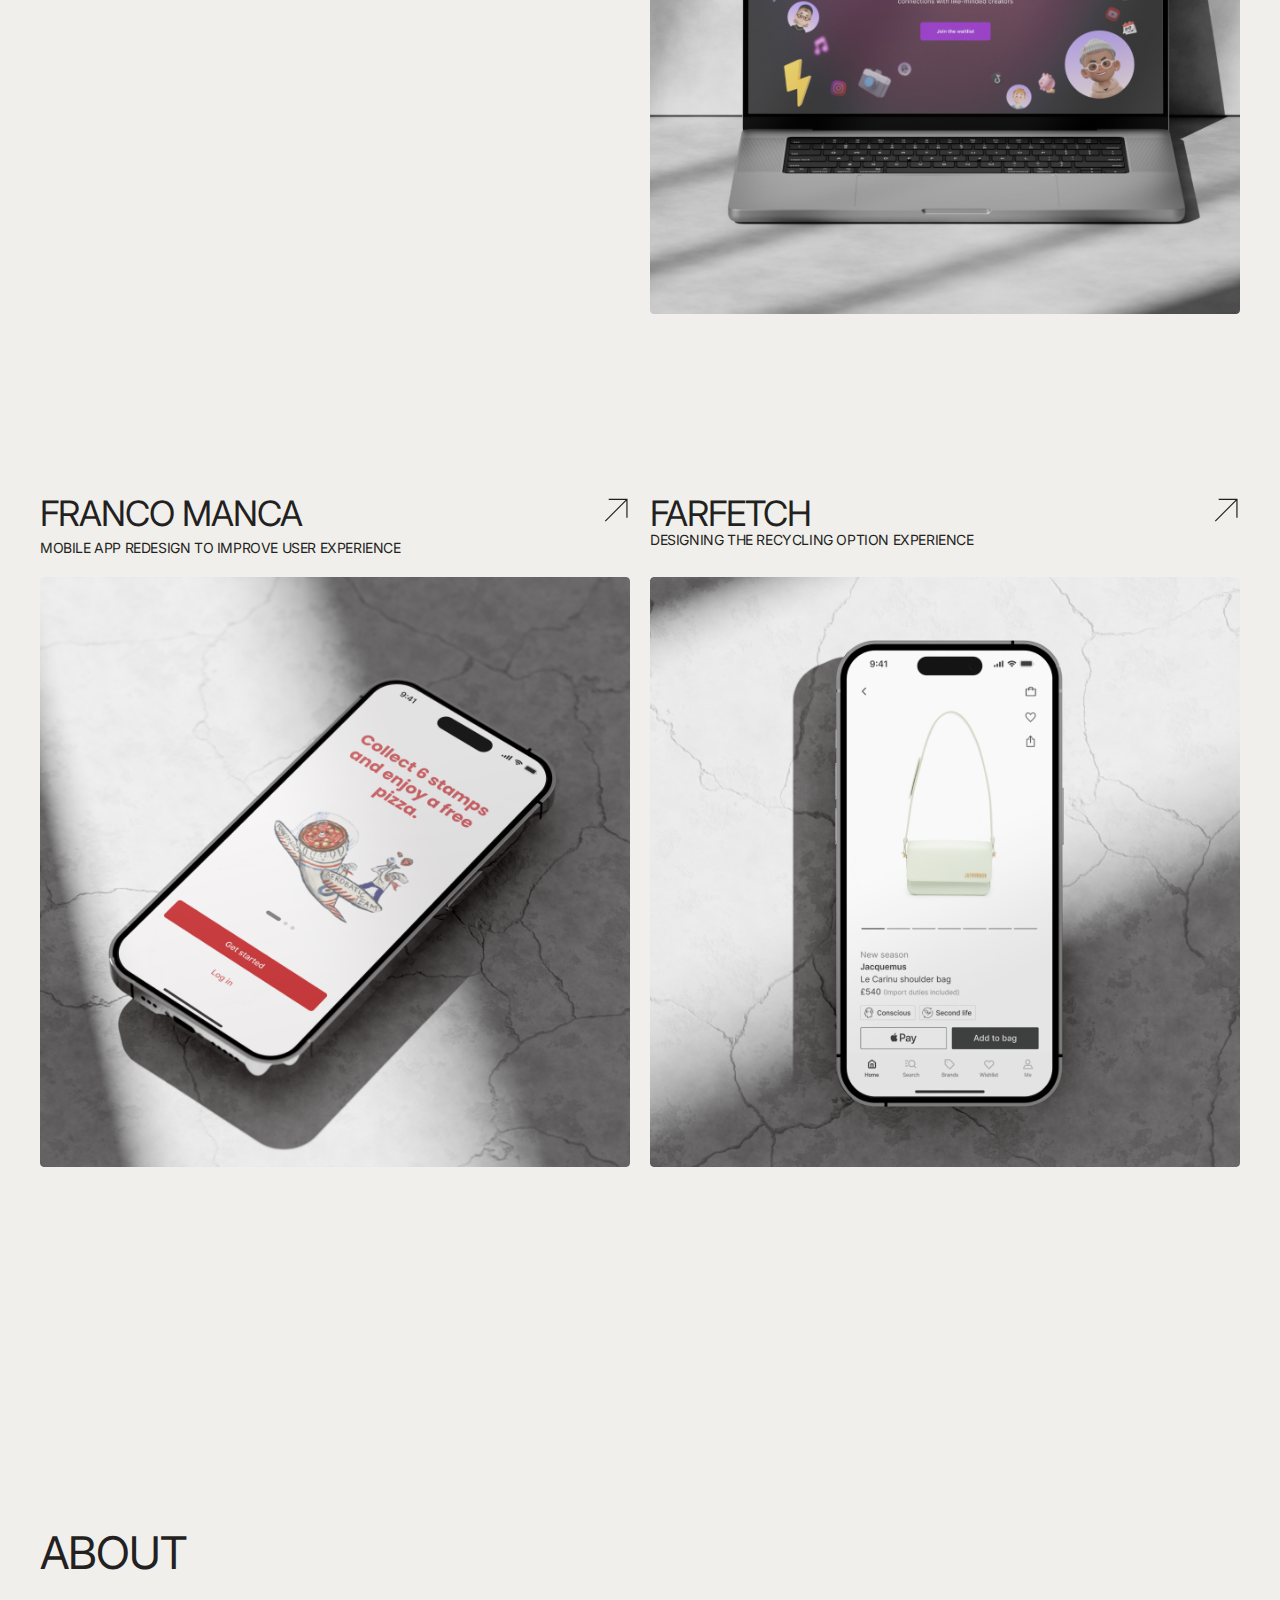
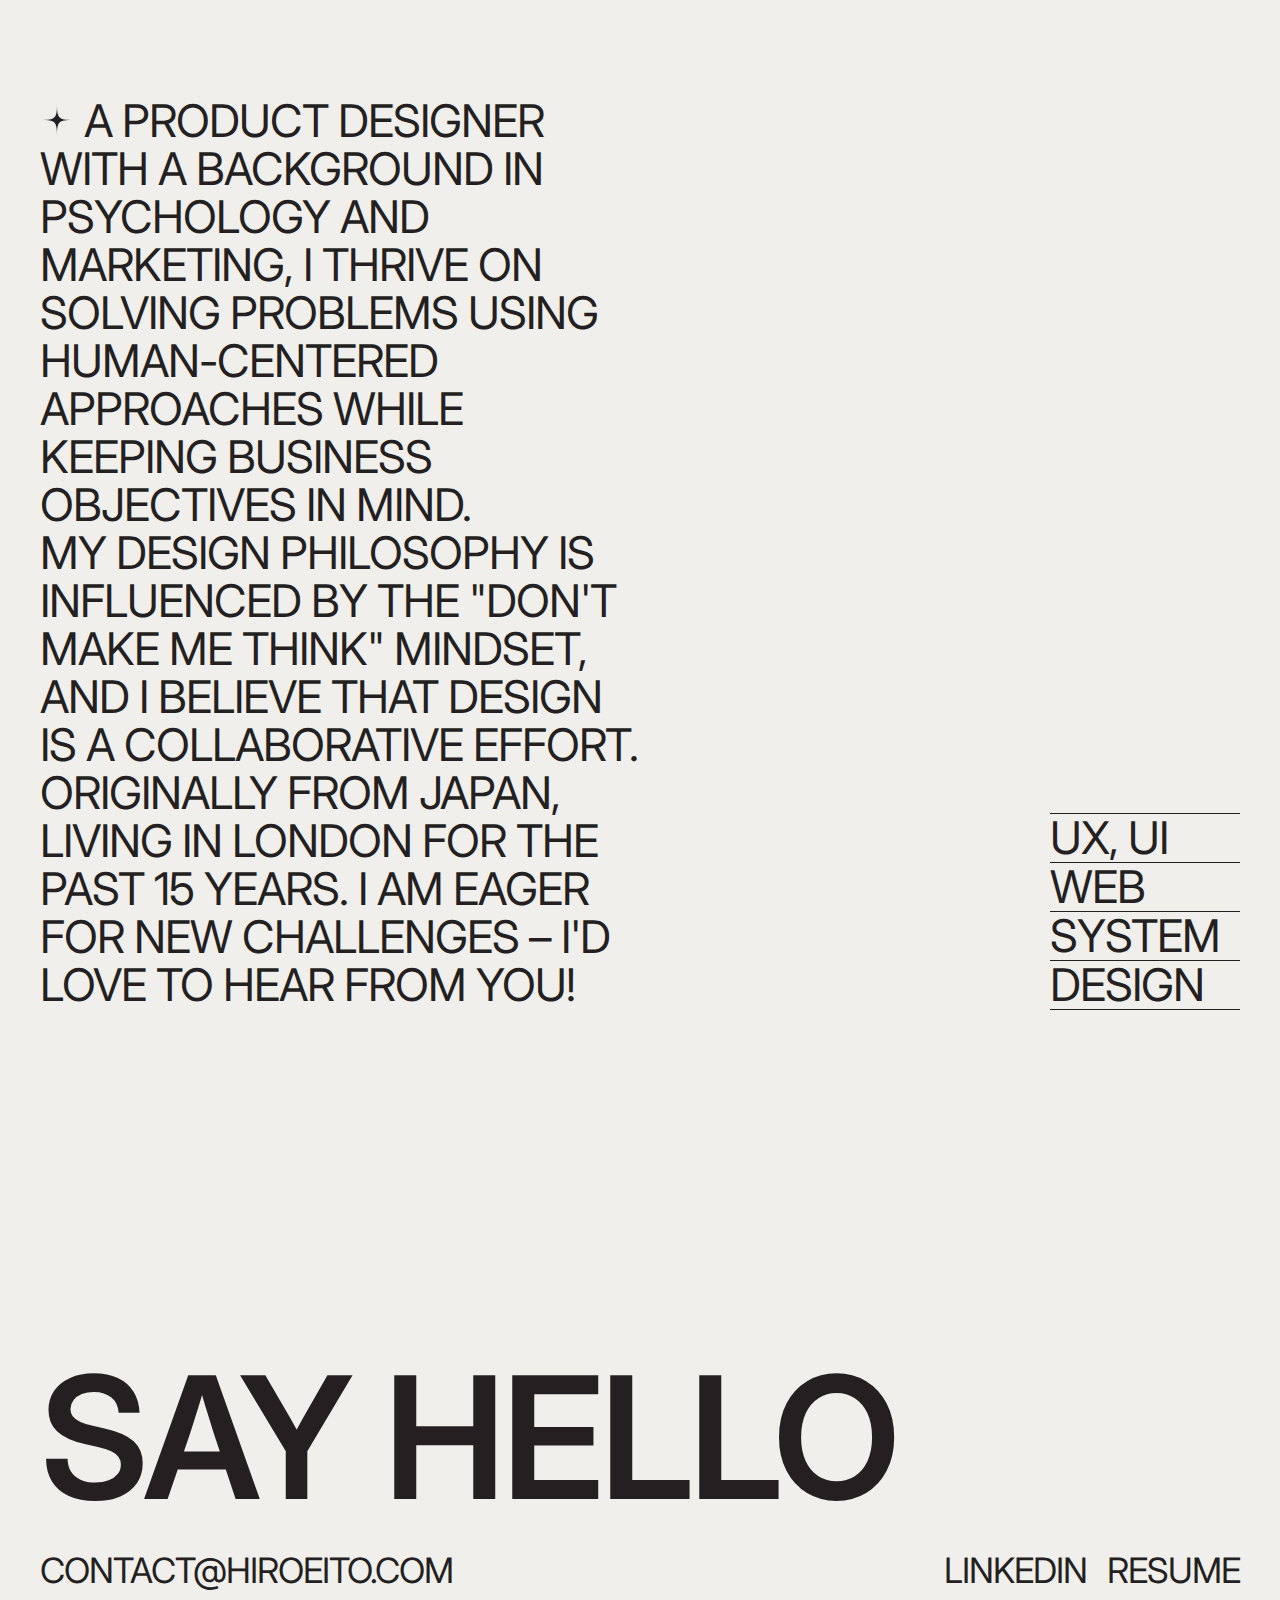
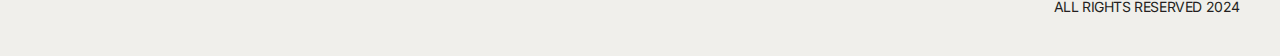
==== commit c5092ac5: "video play btn" ====
--- a/index.html
+++ b/index.html
@@ -39,7 +39,12 @@
         <p class="pad-m text-s">THANKS FOR STOPPING BY <span>♥𓅯</span></p>
     </div>
     <div class="hero-video">
-        <video width="100%" autoplay muted loop>
+        <div class="over-lay">
+            <div class="play-button">
+                <img src="hero/play-btn.png" alt="">
+            </div>
+        </div>
+        <video width="100%" muted loop>
             <source src="hero/hero-w.mp4" type="video/mp4">
         </video>
     </div>
--- a/css/main.css
+++ b/css/main.css
@@ -58,6 +58,7 @@
     left: 0;
     padding: 16px 40px;
     background-color: #ffffff;
+    z-index: 100;
 }
 
 .logo-container {
@@ -650,7 +651,33 @@
     -webkit-mask: linear-gradient(#000 0 0) padding-box, radial-gradient(100% 100% at 100% 100%, #0000 99%, #000 102%) calc(var(--_p) + var(--s) / 2) var(--_m), radial-gradient(100% 100% at 0 100%, #0000 99%, #000 102%) calc(var(--_p) - var(--s) / 2) var(--_m);
 }
 
-    
+.hero-video {
+    position: relative;
+    width: 100%;
+    z-index: 50;
+}
+
+.over-lay {
+    position: absolute;
+    top: 0;
+    left: 0;
+    width: 100%;
+    height: 100%;
+    display: flex;
+    align-items: center;
+    justify-content: center;
+}
+
+.play-button {
+    width: 160px;
+    height: 160px;
+}
+
+.play-button img {
+    width: 100%;
+    height: auto;
+}
+
 @media screen and (max-width: 900px) {
     .display {
         font-size: 80px;
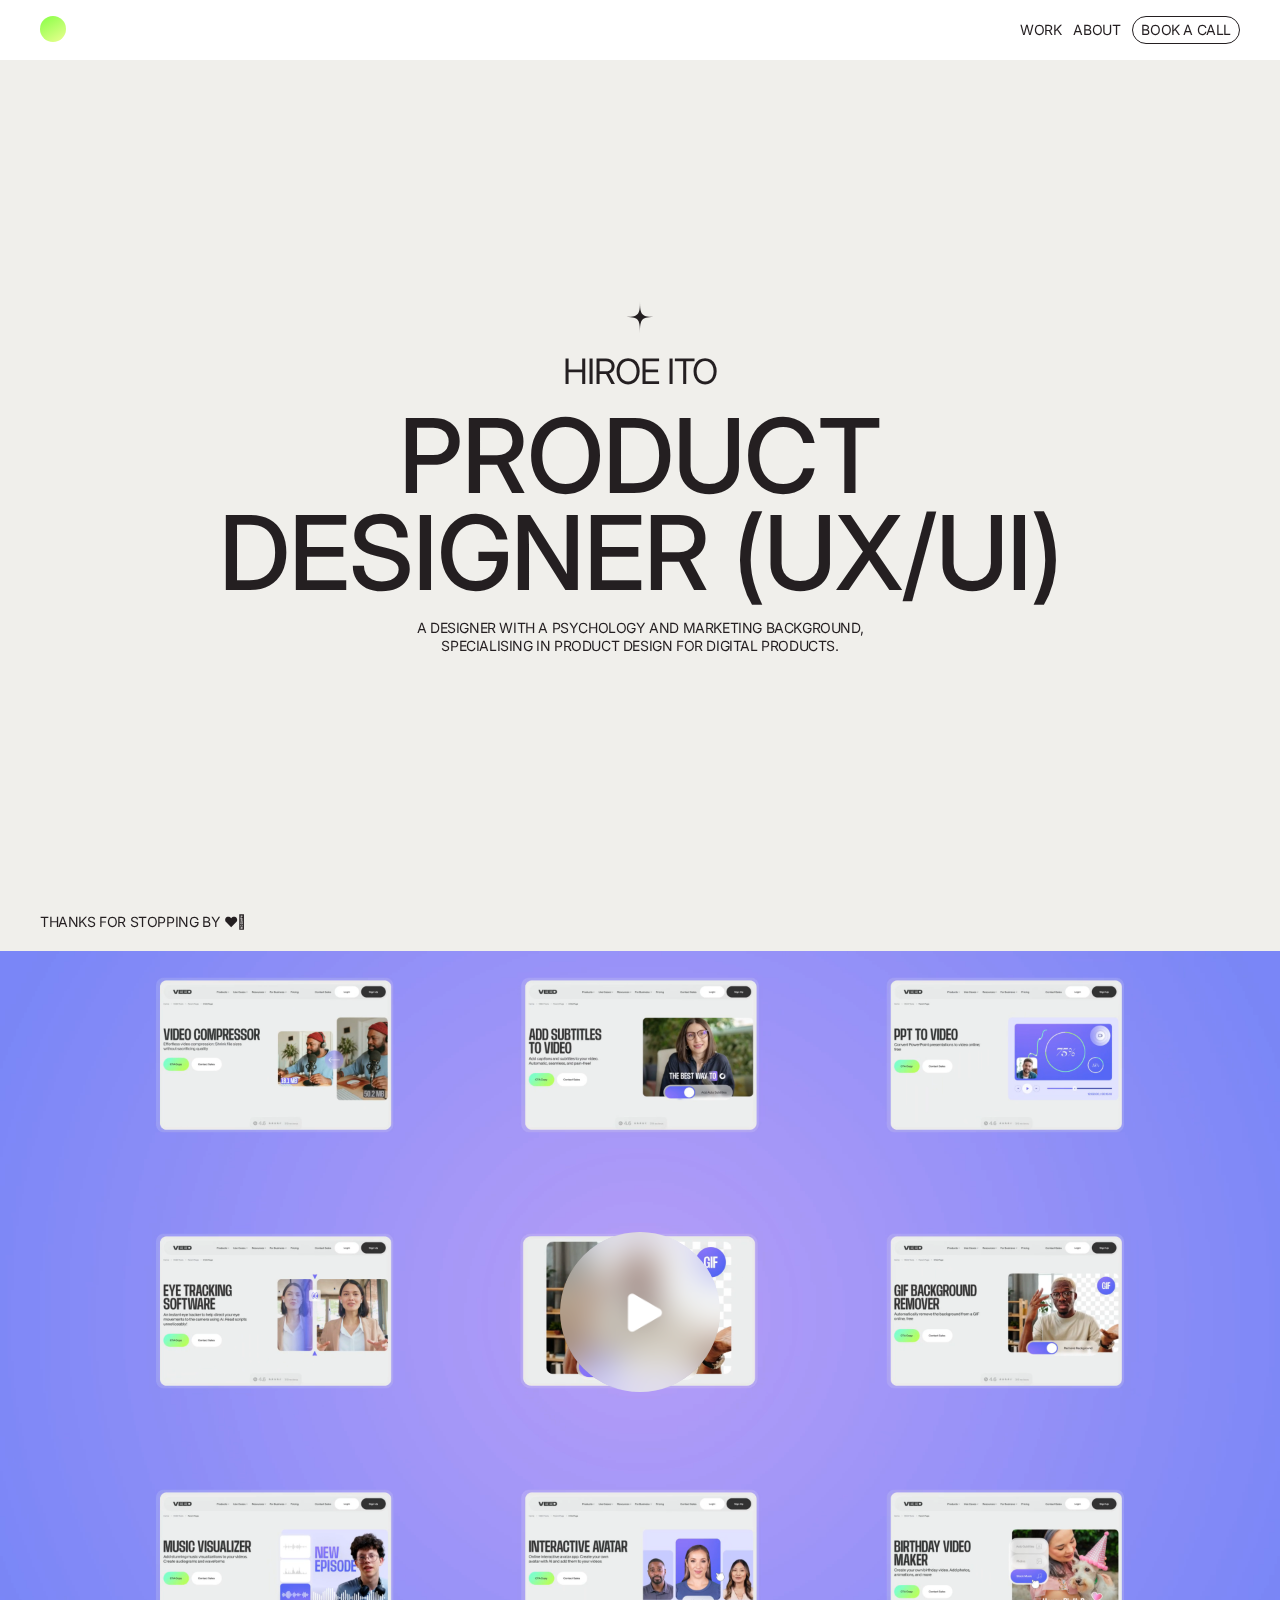
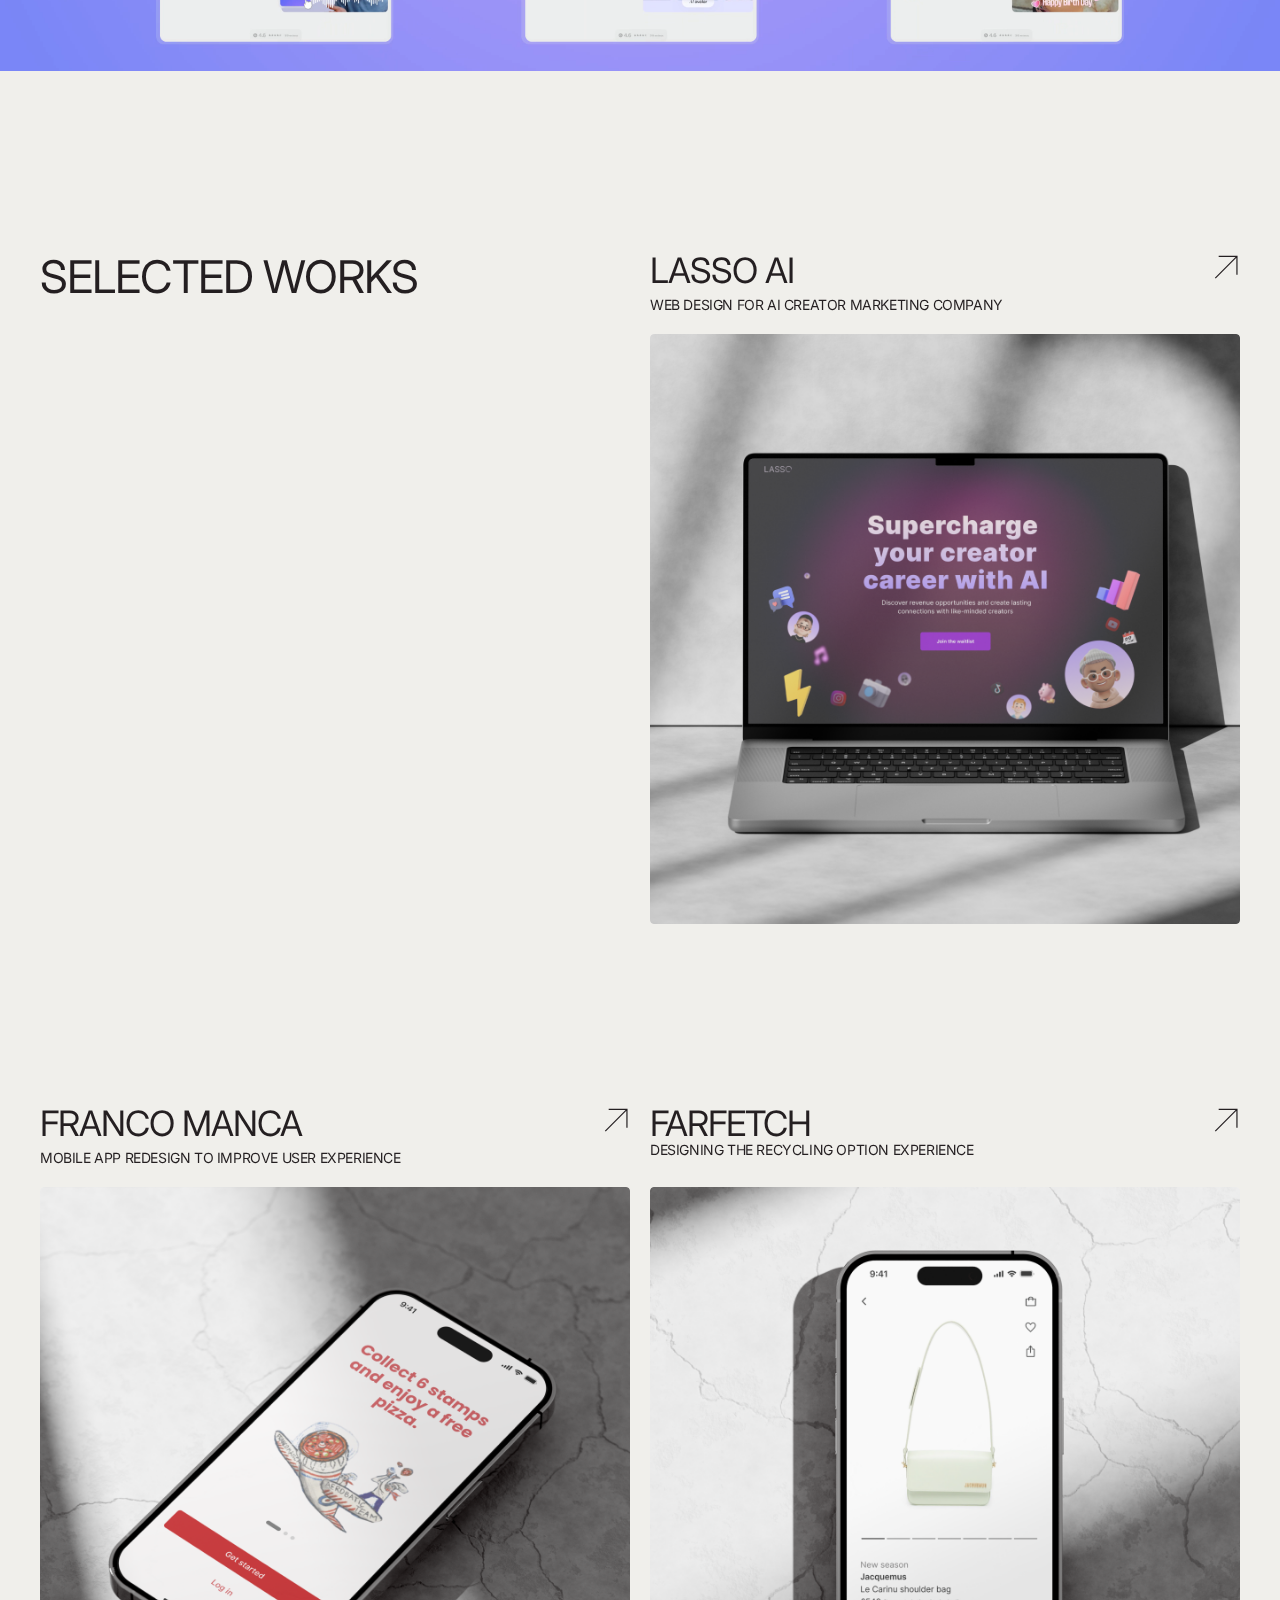
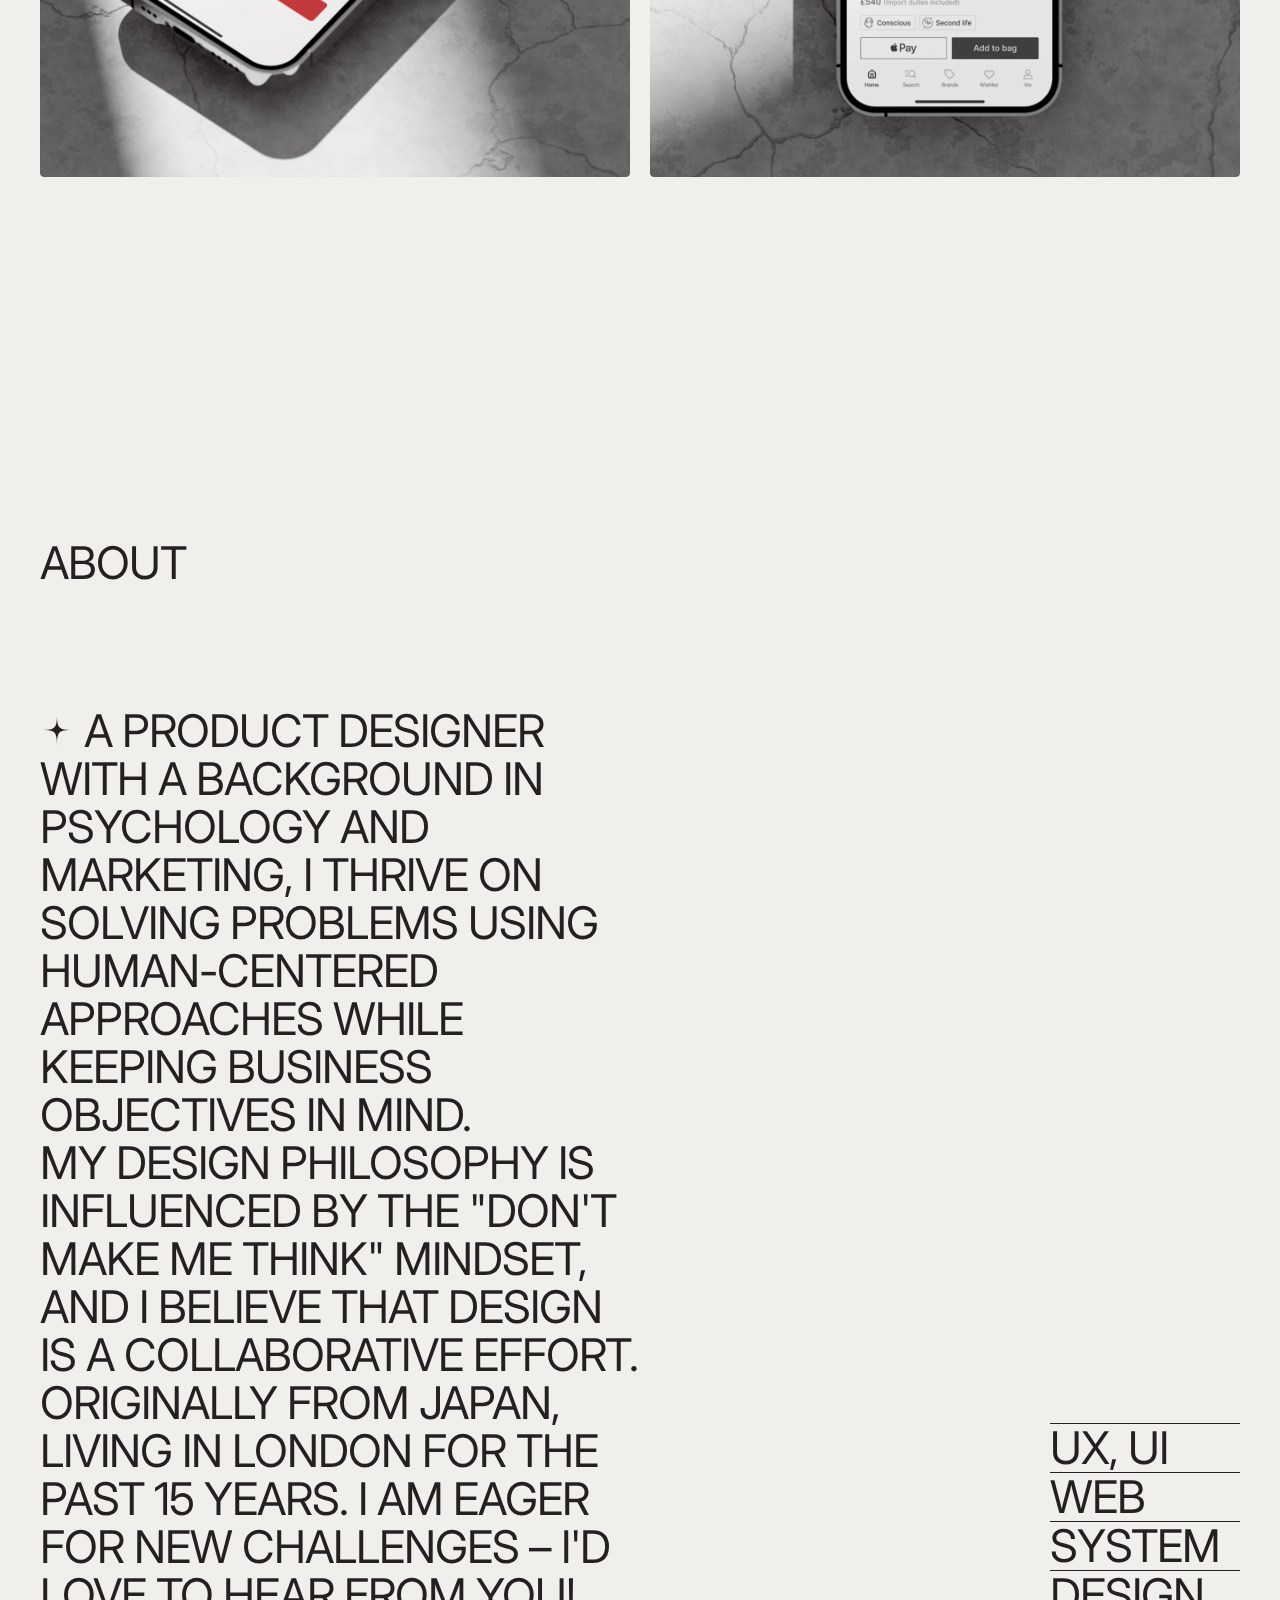
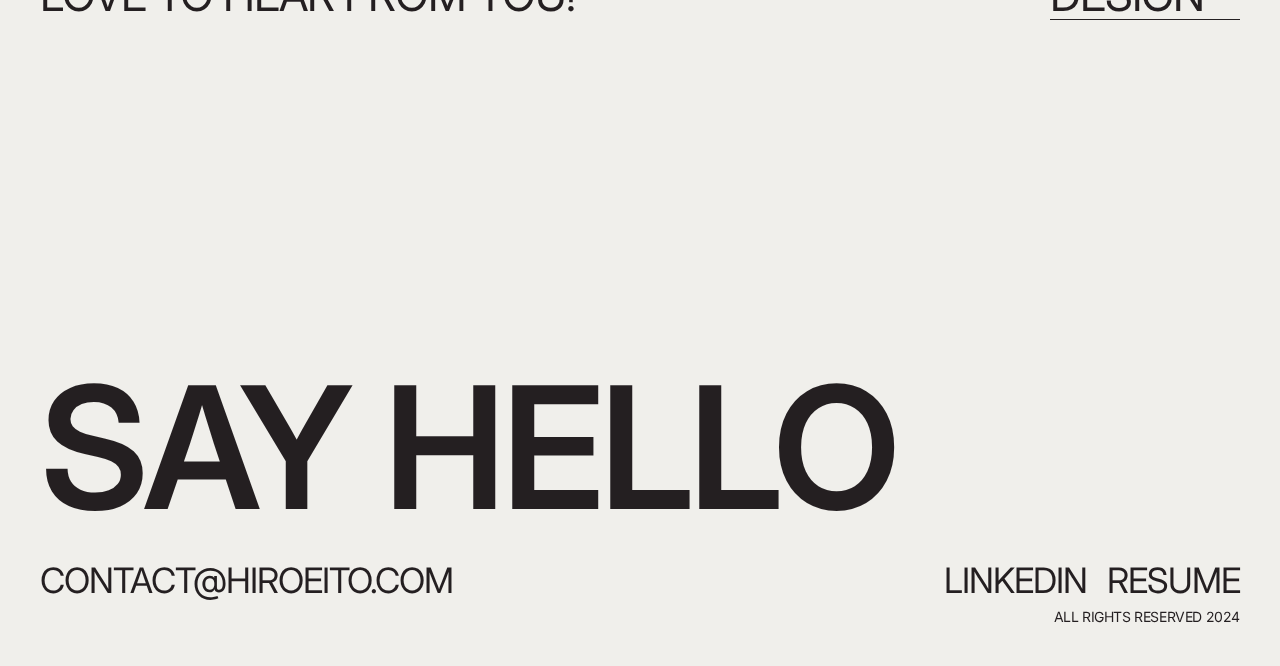
==== commit 2adb87cb: "hero sec adj" ====
--- a/index.html
+++ b/index.html
@@ -44,7 +44,7 @@
                 <img src="hero/play-btn.png" alt="">
             </div>
         </div>
-        <video width="100%" muted loop>
+        <video poster="hero/poster.png" width="100%" muted loop>
             <source src="hero/hero-w.mp4" type="video/mp4">
         </video>
     </div>
--- a/css/main.css
+++ b/css/main.css
@@ -118,7 +118,7 @@
     max-width: 900px;
     height: auto;
     margin: 0 auto;
-    padding: 220px 24px;
+    padding: 240px 24px;
     text-align: center;
     text-transform: uppercase;
 }
@@ -676,6 +676,9 @@
 .play-button img {
     width: 100%;
     height: auto;
+    backdrop-filter: blur(16.309999465942383px);
+    filter: drop-shadow(0px 0px 97.297px rgba(0, 0, 0, 0.05));
+    border-radius: 50%;
 }
 
 @media screen and (max-width: 900px) {
@@ -814,6 +817,11 @@
         padding-top: 20px;
         padding-left: 0;
     }
+    
+    .play-button {
+        width: 120px;
+        height: 120px;
+    }
 }
 
 @media screen and (max-width: 600px) {
@@ -834,6 +842,10 @@
 
     .pad-xs-v {
         padding-bottom: 10px;
+    }
+
+    .pad-m {
+        padding: 0 24px;
     }
 
     .text-box > div {
@@ -1000,6 +1012,11 @@
         padding-top: 20px;
         padding-left: 0;
     }
+
+    .play-button {
+        width: 80px;
+        height: 80px;
+    }
     
 }
 
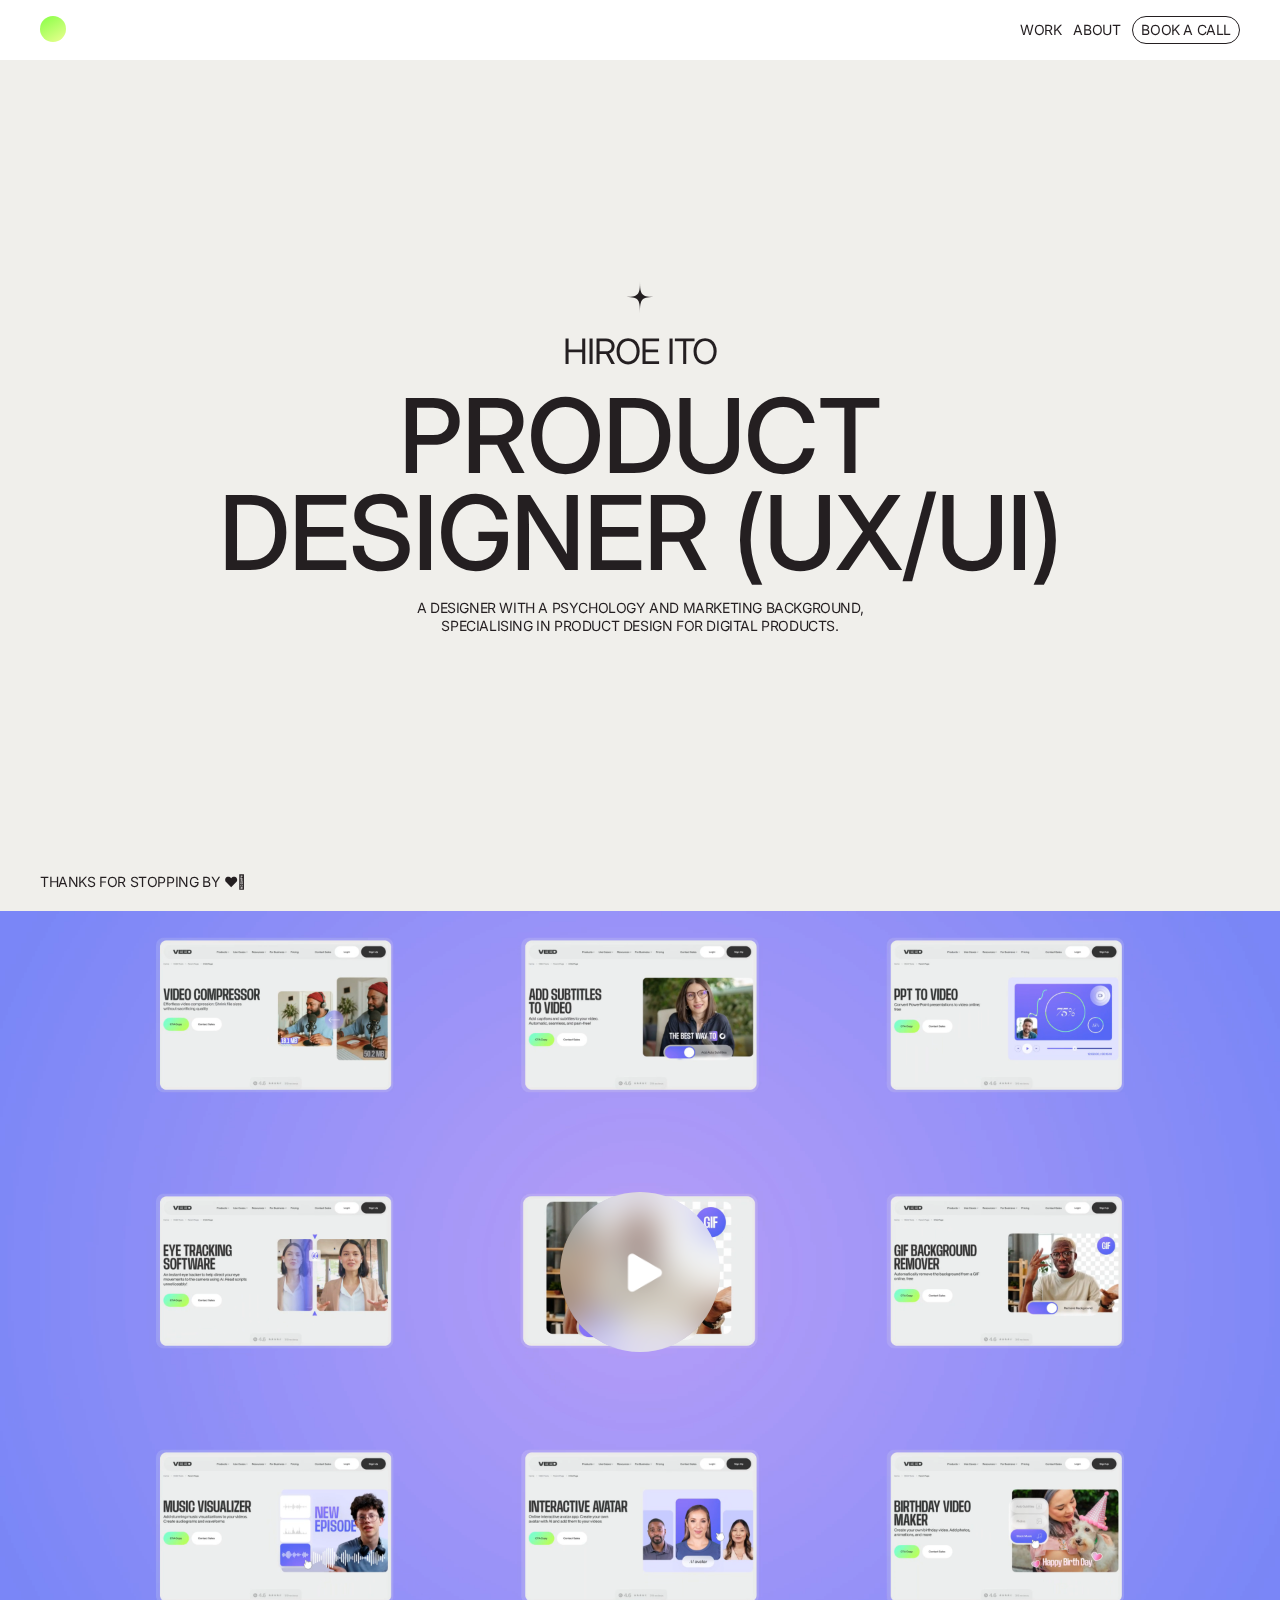
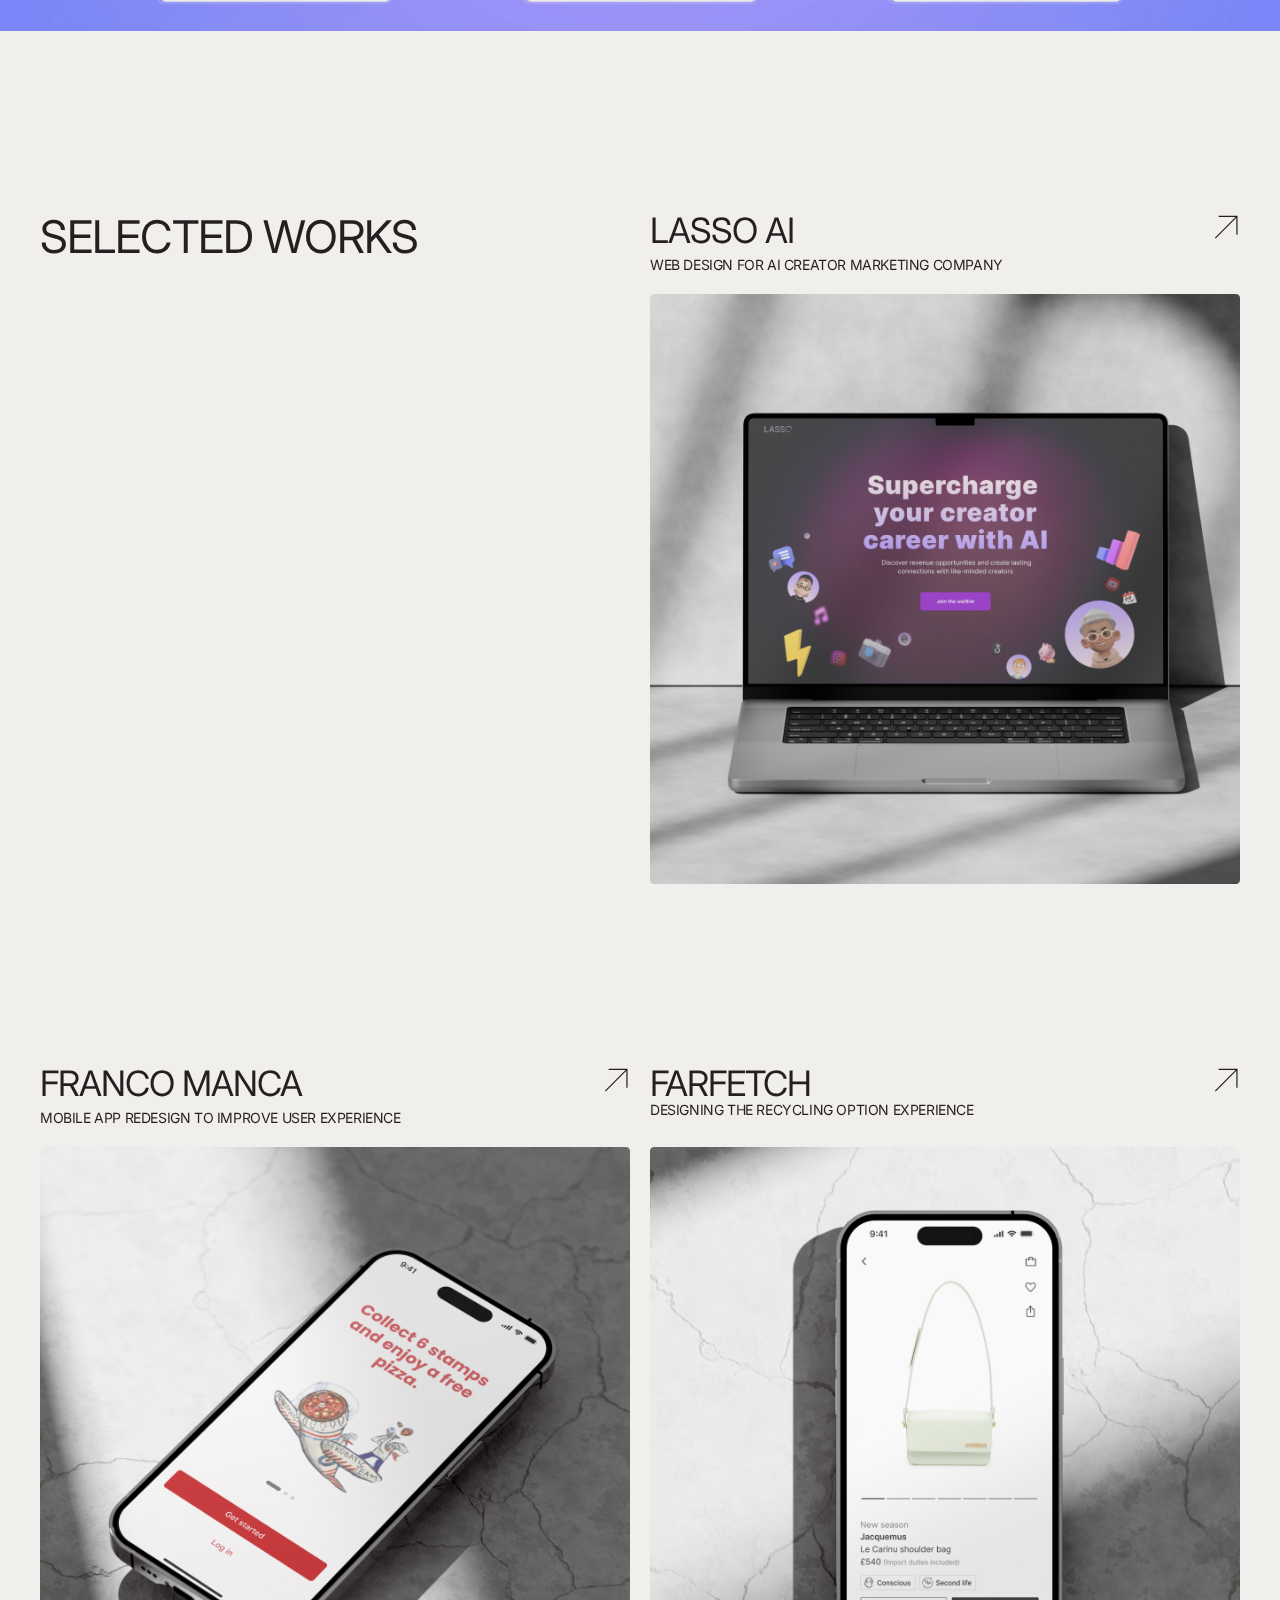
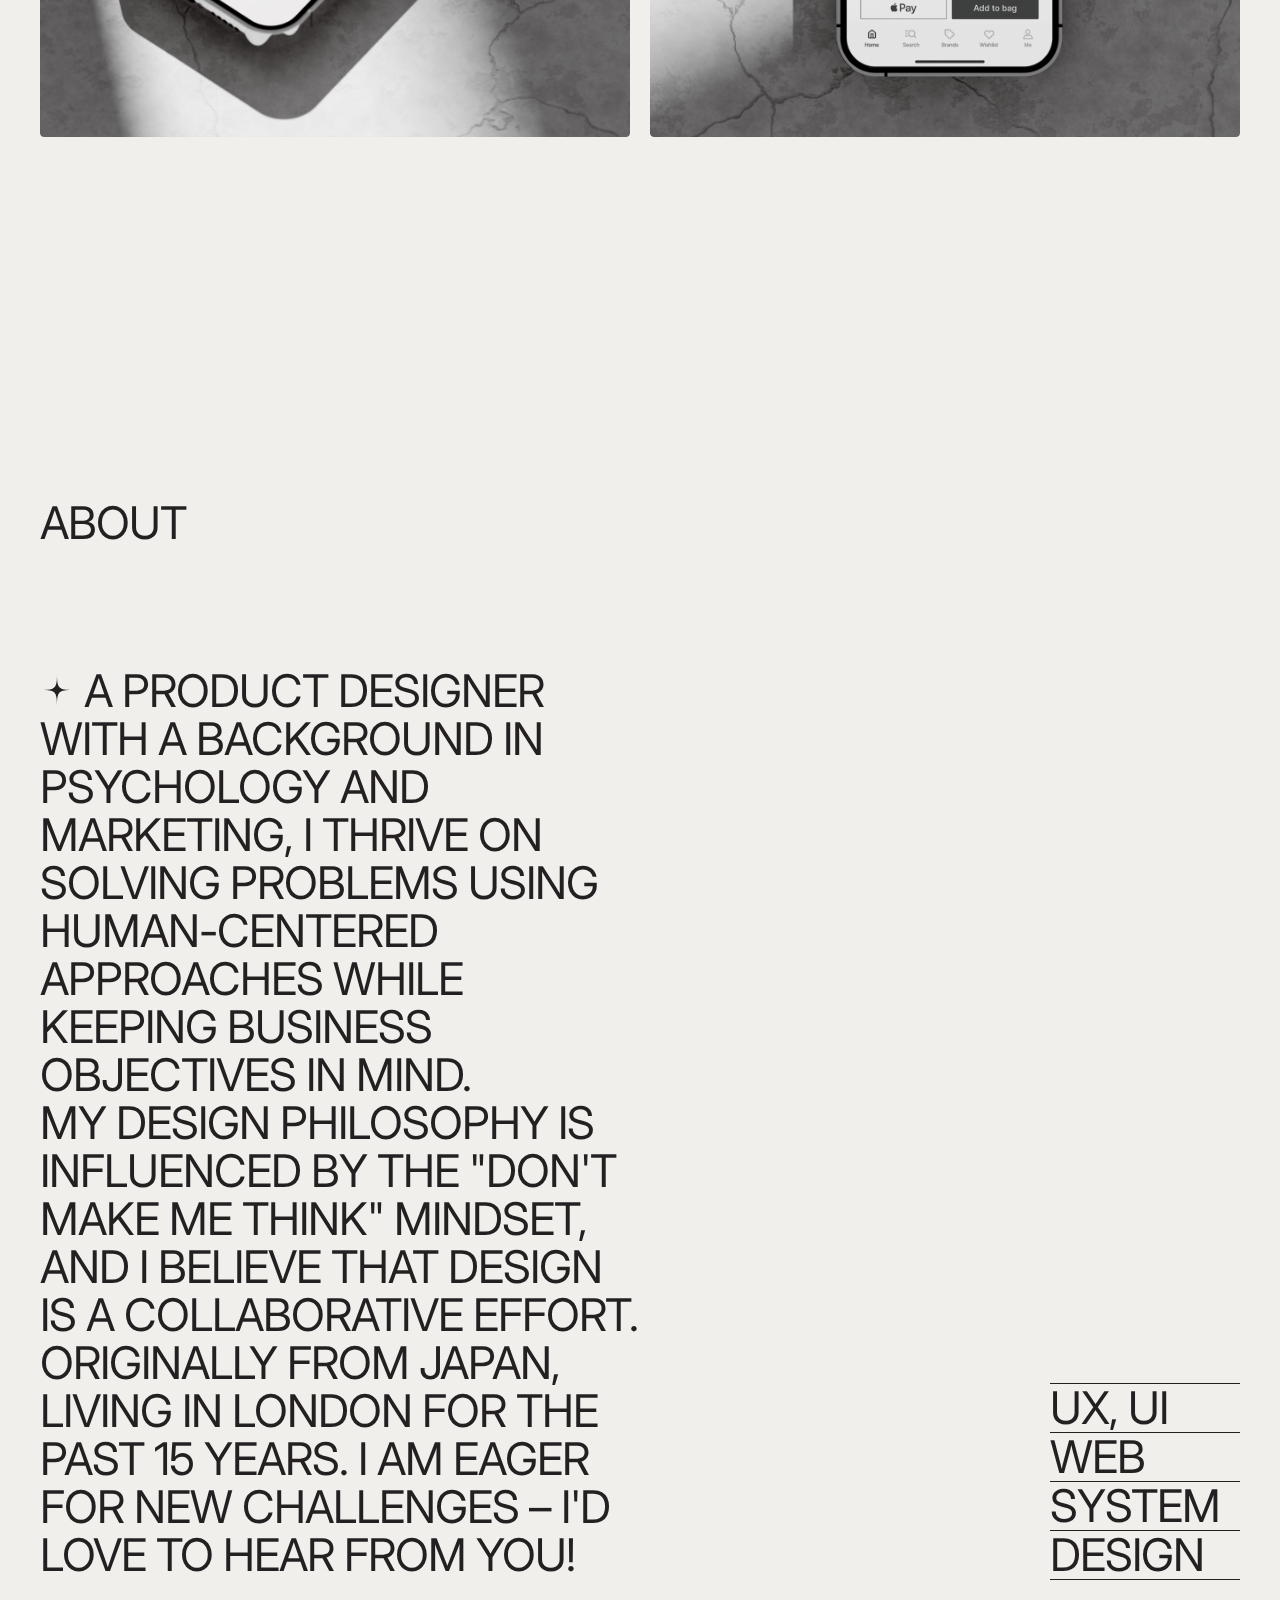
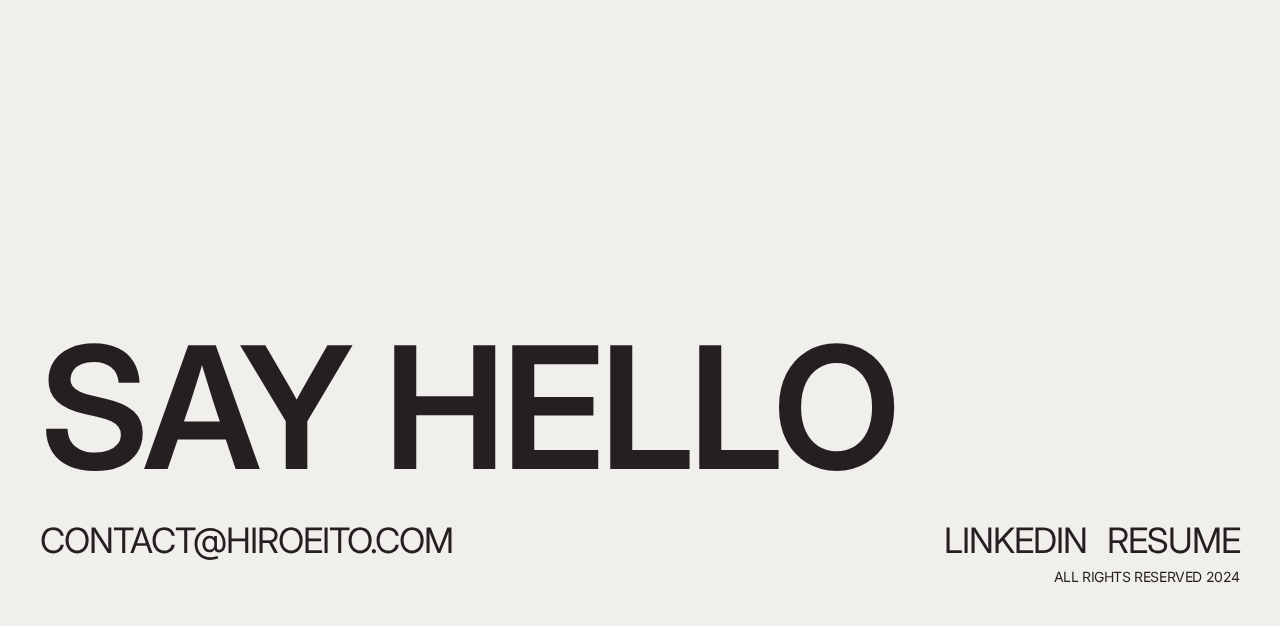
==== commit d1720896: "responsive adj" ====
--- a/index.html
+++ b/index.html
@@ -41,7 +41,7 @@
     <div class="hero-video">
         <div class="over-lay">
             <div class="play-button">
-                <img src="hero/play-btn.png" alt="">
+                <img src="hero/play-btn.png" alt="play-button">
             </div>
         </div>
         <video poster="hero/poster.png" width="100%" muted loop>
--- a/css/main.css
+++ b/css/main.css
@@ -118,7 +118,7 @@
     max-width: 900px;
     height: auto;
     margin: 0 auto;
-    padding: 240px 24px;
+    padding: 220px 24px;
     text-align: center;
     text-transform: uppercase;
 }
@@ -848,6 +848,10 @@
         padding: 0 24px;
     }
 
+    .pad-l-v {
+        padding-bottom: 40px;
+    }
+
     .text-box > div {
         padding-bottom: 24px;
     }
@@ -929,6 +933,10 @@
         padding-top: 72px;
     }
 
+    .card {
+        padding-bottom: 80px;
+    }
+
     .case-cards {
         display: flex;
         justify-content: space-between;
@@ -1018,11 +1026,20 @@
         height: 80px;
     }
     
-}
-
-
-
-
-
-
-
+    .text-box {
+        max-width: 900px;
+        height: auto;
+        margin: 0 auto;
+        padding: 160px 24px;
+        text-align: center;
+        text-transform: uppercase;
+    }
+
+}
+
+
+
+
+
+
+
